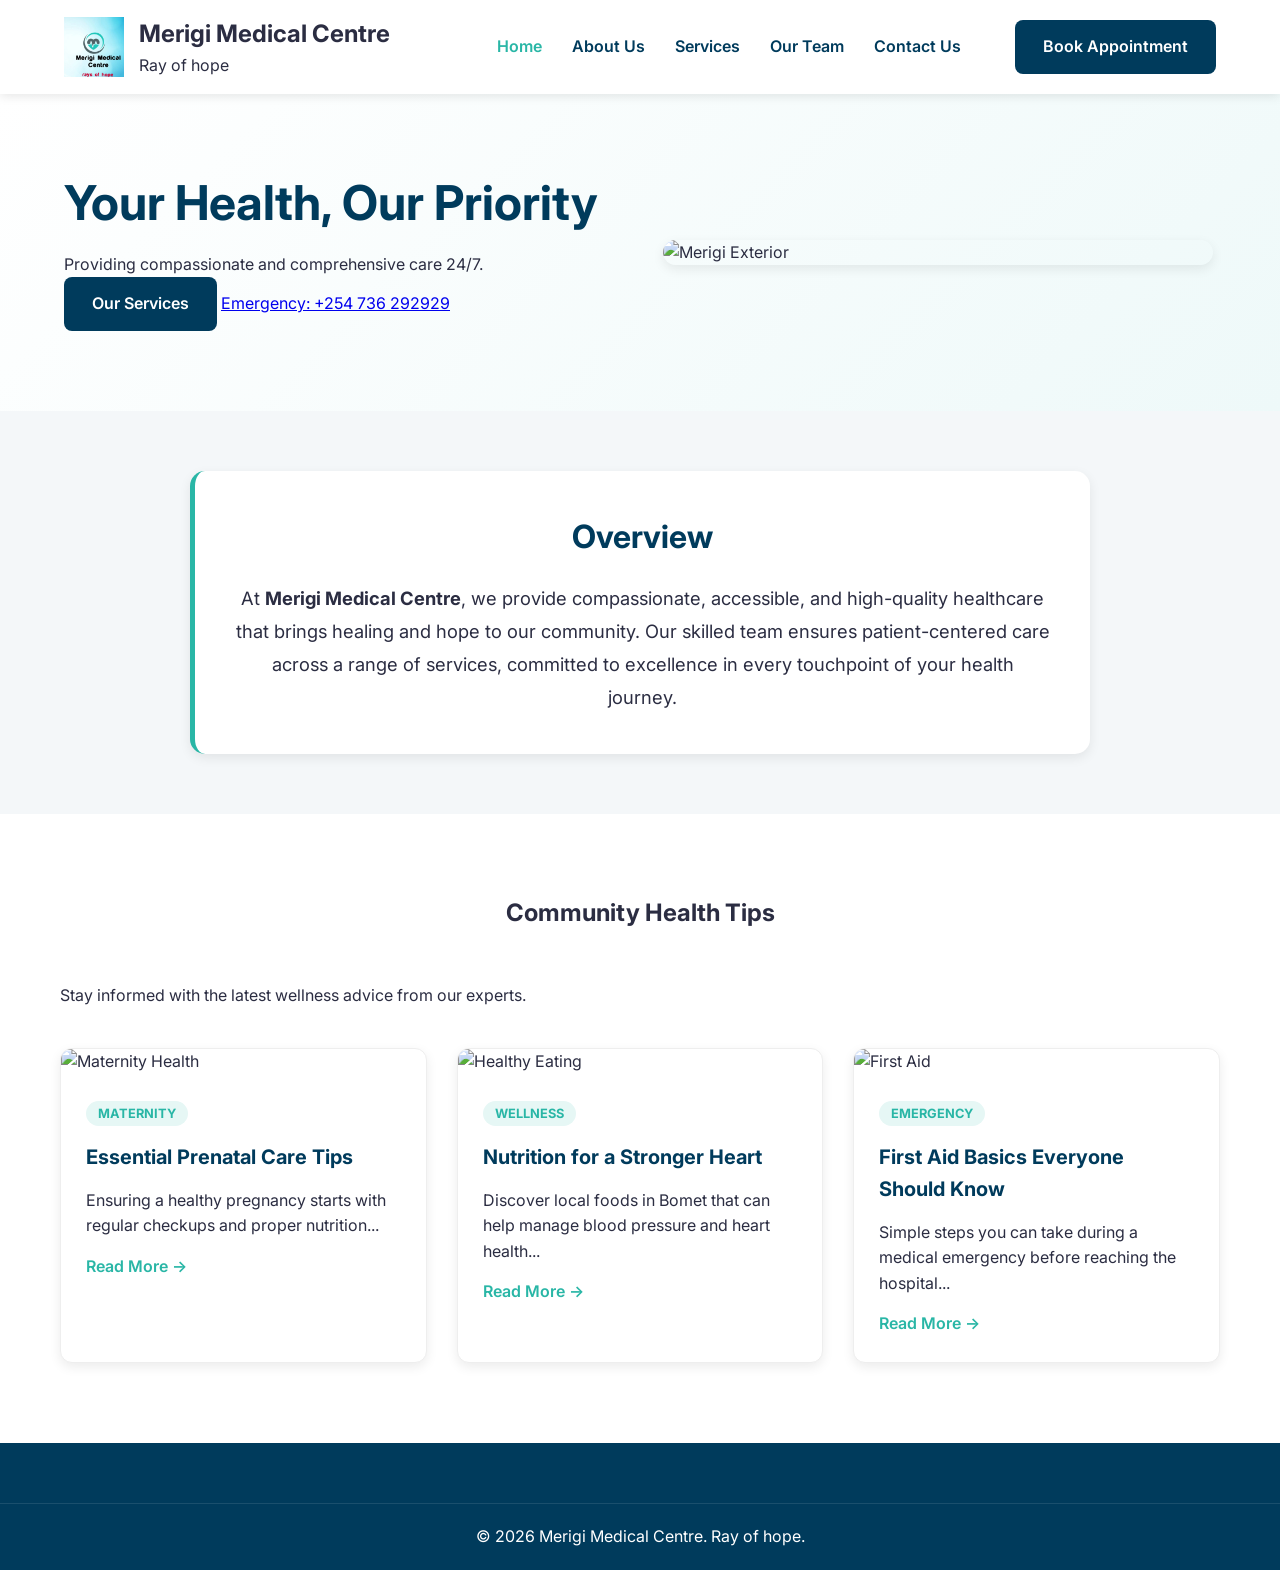
==== index.html @ 85bd0cba "Add files via upload" ====
<!DOCTYPE html>
<html lang="en">
<head>
    <meta charset="UTF-8">
    <meta name="viewport" content="width=device-width, initial-scale=1.0">
    <title>Merigi Medical Centre | Home</title>
    <link href="https://fonts.googleapis.com/css2?family=Inter:wght@400;600;700&display=swap" rel="stylesheet">
    <link rel="stylesheet" href="src/assets/styles/main.css">
</head>
<body>
    <header>
        <nav class="navbar">
            <div class="logo">
                <img src="public/images/logo.png" alt="Merigi Logo">
                <div class="logo-text">
                    <h1>Merigi Medical Centre</h1>
                    <span class="slogan">Ray of hope</span>
                </div>
            </div>

            <div class="hamburger" id="hamburger">
                <span></span>
                <span></span>
                <span></span>
            </div>

            <ul class="nav-links" id="nav-links">
                <li><a href="index.html" class="active">Home</a></li>
                <li><a href="src/pages/about.html">About Us</a></li>
                <li><a href="src/pages/services.html">Services</a></li>
                <li><a href="src/pages/team.html">Our Team</a></li>
                <li><a href="src/pages/contact.html">Contact Us</a></li>
            </ul>
            
            <a href="src/pages/contact.html" class="btn-primary appointment-desktop">Book Appointment</a>
        </nav>
    </header>

    <main>
        <section class="hero">
            <div class="hero-content">
                <h1>Your Health, Our Priority</h1>
                <p>Providing compassionate and comprehensive care 24/7.</p>
                <div class="hero-btns">
                    <a href="src/pages/services.html" class="btn-primary">Our Services</a>
                    <a href="tel:+254736292929" class="btn-secondary">Emergency: +254 736 292929</a>
                </div>
            </div>
            <div class="hero-image">
                <img src="public/images/front_view.jpg" alt="Merigi Exterior">
            </div>
        </section>

        <section class="overview-section">
            <div class="container">
                <div class="overview-card">
                    <h2>Overview</h2>
                    <p>At <strong>Merigi Medical Centre</strong>, we provide compassionate, accessible, and high-quality healthcare that brings healing and hope to our community. Our skilled team ensures patient-centered care across a range of services, committed to excellence in every touchpoint of your health journey.</p>
                </div>
            </div>
        </section>
    </main>
	<section class="health-tips">
    <div class="container">
        <h2 class="section-title">Community Health Tips</h2>
        <p class="section-subtitle">Stay informed with the latest wellness advice from our experts.</p>
        
        <div class="blog-grid">
            <article class="blog-card">
                <div class="blog-image">
                    <img src="public/images/maternity-tip.jpg" alt="Maternity Health">
                </div>
                <div class="blog-content">
                    <span class="category">Maternity</span>
                    <h3>Essential Prenatal Care Tips</h3>
                    <p>Ensuring a healthy pregnancy starts with regular checkups and proper nutrition...</p>
                    <a href="#" class="read-link">Read More →</a>
                </div>
            </article>

            <article class="blog-card">
                <div class="blog-image">
                    <img src="public/images/nutrition-tip.jpg" alt="Healthy Eating">
                </div>
                <div class="blog-content">
                    <span class="category">Wellness</span>
                    <h3>Nutrition for a Stronger Heart</h3>
                    <p>Discover local foods in Bomet that can help manage blood pressure and heart health...</p>
                    <a href="#" class="read-link">Read More →</a>
                </div>
            </article>

            <article class="blog-card">
                <div class="blog-image">
                    <img src="public/images/emergency-tip.jpg" alt="First Aid">
                </div>
                <div class="blog-content">
                    <span class="category">Emergency</span>
                    <h3>First Aid Basics Everyone Should Know</h3>
                    <p>Simple steps you can take during a medical emergency before reaching the hospital...</p>
                    <a href="#" class="read-link">Read More →</a>
                </div>
            </article>
        </div>
    </div>
</section>
	<footer class="main-footer">
    <div class="footer-bottom">
        <p>© <span id="current-year"></span> Merigi Medical Centre. Ray of hope.</p>
    </div>
</footer>    
    <script src="src/assets/js/main.js"></script>
</body>
</html>
---- src/assets/styles/main.css ----
/* --- 1. Variables & Global Reset --- */
:root {
    /* Merigi Medical Centre Brand Colors */
    --merigi-teal: #29b6a6;   /* From heart icon */
    --merigi-blue: #003b5c;   /* Professional dark blue */
    --merigi-red: #ce1126;    /* "Ray of hope" red */
    
    /* Supporting Palette */
    --light-bg: #f4f7f9;
    --white: #ffffff;
    --text-main: #2b2d42;
    --text-muted: #6c757d;
    --shadow: 0 4px 12px rgba(0, 0, 0, 0.08);
    --transition: all 0.3s ease;
}

* {
    margin: 0;
    padding: 0;
    box-sizing: border-box;
}

body {
    font-family: 'Inter', sans-serif;
    background-color: var(--white);
    color: var(--text-main);
    line-height: 1.6;
}

.container {
    max-width: 1200px;
    margin: 0 auto;
    padding: 0 20px;
}

/* --- 2. Navigation & Logo --- */
.navbar {
    display: flex;
    justify-content: space-between;
    align-items: center;
    padding: 15px 5%;
    background: var(--white);
    box-shadow: 0 2px 10px rgba(0,0,0,0.1);
    position: sticky;
    top: 0;
    z-index: 1000;
}

.logo {
    display: flex;
    align-items: center;
    gap: 15px;
}

.logo img {
    height: 60px;
    width: auto;
    display: block;
}

.nav-links {
    display: flex;
    list-style: none;
    gap: 30px;
}

.nav-links a {
    text-decoration: none;
    color: var(--merigi-blue);
    font-weight: 600;
    transition: var(--transition);
}

.nav-links a:hover, 
.nav-links a.active {
    color: var(--merigi-teal);
}

/* --- 3. Hero Section --- */
.hero {
    display: flex;
    align-items: center;
    justify-content: space-between;
    padding: 80px 5%;
    background: linear-gradient(135deg, #ffffff 0%, #eef9f9 100%);
    gap: 40px;
}

.hero-content { flex: 1; }

.hero-content h1 {
    font-size: 3rem;
    line-height: 1.2;
    margin-bottom: 20px;
    color: var(--merigi-blue);
}

.hero-image {
    flex: 1;
    display: flex;
    justify-content: center;
}

.hero-image img {
    width: 100%;
    max-width: 550px;
    border-radius: 20px;
    box-shadow: var(--shadow);
}

/* --- 4. Page Headers & Section Titles --- */
.page-header {
    background: linear-gradient(rgba(0, 59, 92, 0.9), rgba(0, 59, 92, 0.9)), url('../../public/images/building-exterior.jpg');
    background-size: cover;
    background-position: center;
    color: var(--white);
    padding: 80px 0;
    text-align: center;
}

.section-title {
    text-align: center;
    max-width: 700px;
    margin: 0 auto 50px;
}

/* --- 5. Common Component: Cards --- */
.card, .feature-card, .trust-item, .team-card {
    background: var(--white);
    border-radius: 12px;
    box-shadow: var(--shadow);
    transition: var(--transition);
}

.card:hover, .feature-card:hover, .trust-item:hover, .team-card:hover {
    transform: translateY(-10px);
    box-shadow: 0 10px 20px rgba(0,0,0,0.12);
}

/* Trust Section (Home) */
.trust-section { padding: 80px 0; background-color: #f8fcfc; text-align: center; }
.trust-grid {
    display: grid;
    grid-template-columns: repeat(auto-fit, minmax(280px, 1fr));
    gap: 30px;
}
.trust-item { padding: 40px 20px; }
.trust-item .icon { font-size: 3rem; margin-bottom: 20px; display: block; }

/* About Features Grid */
.about-features { padding: 80px 0; background-color: var(--light-bg); }
.features-grid {
    display: grid;
    grid-template-columns: repeat(auto-fit, minmax(250px, 1fr));
    gap: 30px;
}
.feature-card { padding: 40px 30px; text-align: center; border-bottom: 4px solid var(--merigi-teal); }

/* Services Detailed Grid */
.services-list-section { padding: 60px 0; }
.services-grid-detailed {
    display: grid;
    grid-template-columns: repeat(auto-fit, minmax(300px, 1fr));
    gap: 30px;
}
.service-card-full {
    padding: 40px;
    background: #f9fdfd;
    border-radius: 12px;
    border: 1px solid #e2efee;
    transition: var(--transition);
}
.service-card-full:hover { border-color: var(--merigi-teal); }
.highlight-maternity { background: #fffafa; border: 1px solid #ffecec; }
.highlight-maternity h3 { color: var(--merigi-red); }

/* Team Grid */
.team-section {
    padding: 80px 0;
}

.team-grid {
    display: grid;
    grid-template-columns: repeat(auto-fit, minmax(280px, 1fr));
    gap: 30px;
}

.team-card {
    background: var(--white);
    border-radius: 15px;
    overflow: hidden;
    box-shadow: var(--shadow);
    transition: var(--transition);
    text-align: center;
}

.team-card:hover {
    transform: translateY(-10px);
}

.member-image {
    height: 300px;
    background-color: #f0f4f8;
    overflow: hidden;
}

.member-image img {
    width: 100%;
    height: 100%;
    object-fit: cover;
    filter: grayscale(20%);
    transition: var(--transition);
}

.team-card:hover .member-image img {
    filter: grayscale(0%);
}

.member-info {
    padding: 25px;
}

.member-info h3 {
    color: var(--merigi-blue);
    margin-bottom: 5px;
}

.designation {
    display: block;
    color: var(--merigi-teal);
    font-weight: 600;
    margin-bottom: 15px;
    font-size: 0.9rem;
    text-transform: uppercase;
}

.member-info p {
    font-size: 0.95rem;
    color: #666;
    line-height: 1.5;
}
/* Map/Location Section */
.map-wrapper-flex { display: flex; flex-wrap: wrap; align-items: center; gap: 40px; padding: 60px 0; }
.map-text { flex: 1; min-width: 300px; }
.map-frame { flex: 1.5; min-width: 300px; border-radius: 15px; overflow: hidden; border: 1px solid #eee; }

/* --- 7. Buttons --- */
.btn-primary, .btn-submit, .btn-directions {
    background-color: var(--merigi-blue);
    color: var(--white);
    padding: 14px 28px;
    border-radius: 8px;
    text-decoration: none;
    display: inline-block;
    font-weight: 600;
    transition: var(--transition);
    border: none;
    cursor: pointer;
}

.btn-submit, .btn-directions { background-color: var(--merigi-teal); width: 100%; text-align: center; }
.btn-primary:hover, .btn-submit:hover, .btn-directions:hover { background-color: var(--merigi-blue); }

/* --- 8. Footer --- */
.main-footer {
    padding: 40px 0 20px;
    background-color: var(--merigi-blue);
    color: white;
    text-align: center;
}

.footer-container {
display: flex;
    justify-content: space-around;
    flex-wrap: wrap;
    max-width: 1200px;
    margin: 0 auto;
    gap: 30px;
}

.footer-col h4 { color: var(--merigi-teal); margin-bottom: 20px; }
.footer-links { list-style: none; }
.footer-links li { margin-bottom: 10px; }
.footer-links a { color: #e2e8f0; text-decoration: none; transition: 0.3s; }
.footer-links a:hover { color: var(--white); padding-left: 5px; }

.footer-bottom {
    border-top: 1px solid rgba(255, 255, 255, 0.1);
    margin-top: 20px;
    padding-top: 20px;
}

/* --- 9. Mobile Responsiveness --- */
@media (max-width: 768px) {
    .hero { flex-direction: column; text-align: center; }
    .hero-content h1 { font-size: 2.2rem; }
    .map-wrapper-flex { flex-direction: column; }
    .navbar { padding: 15px 20px; }
    .nav-links { display: none; } /* Add JS toggle for hamburger menu if needed */
	
	/* --- Mobile Menu Styles --- */

/* Hide hamburger by default on desktop */
.hamburger {
    display: none;
    cursor: pointer;
    flex-direction: column;
    gap: 5px;
}

.hamburger span {
    display: block;
    width: 25px;
    height: 3px;
    background-color: var(--merigi-blue);
    transition: var(--transition);
}

/* Mobile Viewport */
@media (max-width: 768px) {
    .hamburger {
        display: flex;
        z-index: 1001;
    }

    .nav-links {
        display: flex; /* Override previous 'none' display */
        position: fixed;
        right: -100%; /* Hide off-screen */
        top: 0;
        height: 100vh;
        width: 70%;
        background-color: var(--white);
        flex-direction: column;
        align-items: center;
        justify-content: center;
        box-shadow: -5px 0 15px rgba(0,0,0,0.1);
        transition: right 0.4s ease-in-out;
    }

    /* Class added by JS to show menu */
    .nav-links.mobile-active {
        right: 0;
    }

    /* Hamburger to 'X' animation */
    .hamburger.toggle span:nth-child(1) {
        transform: rotate(-45deg) translate(-5px, 6px);
    }
    .hamburger.toggle span:nth-child(2) {
        opacity: 0;
    }
    .hamburger.toggle span:nth-child(3) {
        transform: rotate(45deg) translate(-5px, -6px);
    }
}
}

/* --- 10. Overview section--- */
.overview-section {
    padding: 60px 0;
    background-color: var(--light-bg);
    text-align: center;
}

.overview-card {
    max-width: 900px;
    margin: 0 auto;
    background: var(--white);
    padding: 40px;
    border-radius: 15px;
    box-shadow: var(--shadow);
    border-left: 5px solid var(--merigi-teal);
}

.overview-card h2 {
    color: var(--merigi-blue);
    margin-bottom: 20px;
    font-size: 2rem;
}

.overview-card p {
    font-size: 1.15rem;
    color: var(--text-main);
    line-height: 1.8;
}

/* Services Grid */
.services-grid {
    display: grid;
    grid-template-columns: repeat(auto-fit, minmax(280px, 1fr));
    gap: 25px;
    padding: 40px 0;
}

.service-card {
    background: var(--white);
    padding: 30px;
    border-radius: 15px;
    box-shadow: var(--shadow);
    cursor: pointer;
    transition: var(--transition);
    border-top: 4px solid var(--merigi-teal);
    text-align: center;
}

.service-card:hover {
    transform: translateY(-10px);
    border-top-color: var(--merigi-blue);
}

.service-icon {
    background-color: #f0f9f9; /* Light teal tint */
    width: 80px;
    height: 80px;
    display: flex;
    align-items: center;
    justify-content: center;
    border-radius: 50%;
    margin: 0 auto 20px;
    font-size: 2.5rem;
    color: var(--merigi-teal);
    border: 1px solid #e2e8f0;
}

.read-more { 
    display: inline-block; 
    margin-top: 15px; 
    color: var(--merigi-teal); 
    font-weight: 700; 
}

/* 12. Modal Styling */
.modal {
    display: none; 
    position: fixed; 
    z-index: 2000; 
    left: 0; top: 0;
    width: 100%; height: 100%;
    background-color: rgba(0, 59, 92, 0.8); /* Merigi Blue with transparency */
    backdrop-filter: blur(5px);
}

.modal-content {
    background-color: #fff;
    margin: 10% auto;
    padding: 40px;
    border-radius: 20px;
    width: 90%;
    max-width: 600px;
    position: relative;
    animation: slideIn 0.3s ease-out;
}

@keyframes slideIn {
    from { transform: translateY(-50px); opacity: 0; }
    to { transform: translateY(0); opacity: 1; }
}

.close-modal {
    position: absolute;
    right: 25px; top: 15px;
    font-size: 30px;
    cursor: pointer;
    color: var(--text-muted);
}

/* Ensure the modal content is scrollable if the text is long on small screens */
@media (max-width: 600px) {
    .modal-content {
        margin: 5% auto;
        padding: 20px;
        max-height: 90vh;
        overflow-y: auto;
    }
    
    .list-item {
        font-size: 0.95rem;
        padding: 10px;
    }
}

/* Hover effect for the 'View Imaging Options' link */
.service-card-full:hover .read-more {
    text-decoration: underline;
    color: var(--merigi-blue);
}

/* 12. "Back to Top" button */
.back-to-top {
    position: fixed;
    bottom: 30px;
    right: 30px;
    width: 50px;
    height: 50px;
    background-color: var(--merigi-teal);
    color: white;
    border: none;
    border-radius: 50%;
    cursor: pointer;
    display: none; /* Hidden by default */
    z-index: 1000;
    box-shadow: var(--shadow);
    transition: var(--transition);
    font-size: 24px;
    font-weight: bold;
}

.back-to-top:hover {
    background-color: var(--merigi-blue);
    transform: translateY(-5px);
}

.back-to-top.show {
    display: flex;
    align-items: center;
    justify-content: center;
    animation: fadeIn 0.3s ease-in;
}

@keyframes fadeIn {
    from { opacity: 0; transform: scale(0.8); }
    to { opacity: 1; transform: scale(1); }
}

/* Ensure it doesn't overlap with the chat or SOS buttons on mobile */
@media (max-width: 768px) {
    .back-to-top {
        bottom: 20px;
        right: 20px;
        width: 45px;
        height: 45px;
    }
}

/* 13. Why Choose Us Styles */
.why-choose-us {
    padding: 80px 0;
    background-color: #f8fafc;
    text-align: center;
}

.features-grid {
    display: grid;
    grid-template-columns: repeat(auto-fit, minmax(250px, 1fr));
    gap: 30px;
    margin-top: 40px;
}

.feature-card {
    background: var(--white);
    padding: 35px;
    border-radius: 15px;
    box-shadow: var(--shadow);
    transition: var(--transition);
}

.feature-card:hover {
    transform: translateY(-5px);
}

.feature-icon {
    font-size: 2.5rem;
    margin-bottom: 20px;
}

/* Timeline Styles */
.about-timeline {
    padding: 80px 0;
}

.timeline {
    position: relative;
    max-width: 800px;
    margin: 40px auto 0;
    padding-left: 30px;
    border-left: 3px solid var(--merigi-teal);
}

.timeline-item {
    position: relative;
    margin-bottom: 40px;
}

.timeline-item::before {
    content: '';
    position: absolute;
    left: -38px;
    top: 5px;
    width: 14px;
    height: 14px;
    background: var(--merigi-teal);
    border-radius: 50%;
    border: 3px solid var(--white);
}

.timeline-date {
    font-weight: 700;
    color: var(--merigi-blue);
    font-size: 1.2rem;
    margin-bottom: 10px;
}

/* 15. Health Tips */
.health-tips {
    padding: 80px 0;
    background-color: var(--white);
}

.blog-grid {
    display: grid;
    grid-template-columns: repeat(auto-fit, minmax(300px, 1fr));
    gap: 30px;
    margin-top: 40px;
}

.blog-card {
    background: #fff;
    border-radius: 12px;
    overflow: hidden;
    box-shadow: var(--shadow);
    transition: var(--transition);
    border: 1px solid #eee;
}

.blog-card:hover {
    transform: translateY(-8px);
}

.blog-image img {
    width: 100%;
    height: 200px;
    object-fit: cover;
}

.blog-content {
    padding: 25px;
}

.category {
    background: #e6f7f5;
    color: var(--merigi-teal);
    font-size: 0.8rem;
    font-weight: 700;
    padding: 5px 12px;
    border-radius: 20px;
    text-transform: uppercase;
}

.blog-content h3 {
    margin: 15px 0;
    color: var(--merigi-blue);
    font-size: 1.25rem;
}

.read-link {
    display: inline-block;
    margin-top: 15px;
    color: var(--merigi-teal);
    font-weight: 600;
    text-decoration: none;
}

.read-link:hover {
    color: var(--merigi-blue);
}
/* 16. Career Section Styling */
.join-team-banner {
    margin-top: 80px;
    padding: 60px;
    background: linear-gradient(135deg, #f0f9f9 0%, #ffffff 100%);
    border-radius: 20px;
    border: 1px solid #e2e8f0;
}

.join-content {
    display: flex;
    align-items: center;
    justify-content: space-between;
    gap: 40px;
}

.join-text h2 {
    color: var(--merigi-blue);
    font-size: 2rem;
    margin-bottom: 15px;
}

.benefit-list {
    list-style: none;
    margin: 20px 0 30px;
    padding: 0;
}

.benefit-list li {
    margin-bottom: 10px;
    font-weight: 600;
    color: #4a5568;
}

.cta-wrapper {
    display: flex;
    gap: 15px;
}

.btn-outline {
    padding: 12px 25px;
    border: 2px solid var(--merigi-teal);
    color: var(--merigi-teal);
    text-decoration: none;
    border-radius: 8px;
    font-weight: 700;
    transition: var(--transition);
}

.btn-outline:hover {
    background: var(--merigi-teal);
    color: white;
}

.stethoscope-circle {
    width: 150px;
    height: 150px;
    background: white;
    border-radius: 50%;
    display: flex;
    align-items: center;
    justify-content: center;
    font-size: 5rem;
    box-shadow: var(--shadow);
}

/* Responsive Fix */
@media (max-width: 768px) {
    .join-content {
        flex-direction: column;
        text-align: center;
    }
    .cta-wrapper {
        flex-direction: column;
    }
    .benefit-list li {
        text-align: left;
        display: inline-block;
        margin: 5px 10px;
    }
}

/* 17. Contact Page Layout */
.contact-wrapper {
    display: grid;
    grid-template-columns: 1fr 1fr;
    gap: 50px;
    padding: 60px 0;
    align-items: start;
}

.contact-info h2 {
    color: var(--merigi-blue);
    margin-bottom: 15px;
    font-size: 2.2rem;
}

.info-details {
    margin-top: 30px;
}

.info-item {
    margin-bottom: 20px;
    padding: 15px;
    background: #f8fafc;
    border-radius: 10px;
    border-left: 4px solid var(--merigi-teal);
}

.info-item strong {
    display: block;
    color: var(--merigi-blue);
    margin-bottom: 5px;
}

/* Contact Form Card */
.contact-form-card {
    background: var(--white);
    padding: 40px;
    border-radius: 20px;
    box-shadow: 0 10px 30px rgba(0, 0, 0, 0.1);
}

.form-group {
    margin-bottom: 20px;
}

.form-group label {
    display: block;
    margin-bottom: 8px;
    font-weight: 600;
    color: var(--merigi-blue);
}

.form-group input, 
.form-group textarea {
    width: 100%;
    padding: 12px 15px;
    border: 1px solid #e2e8f0;
    border-radius: 8px;
    font-family: inherit;
    transition: var(--transition);
}

.form-group input:focus, 
.form-group textarea:focus {
    outline: none;
    border-color: var(--merigi-teal);
    box-shadow: 0 0 0 3px rgba(41, 182, 166, 0.1);
}

.btn-submit {
    width: 100%;
    padding: 15px;
    background: var(--merigi-teal);
    color: white;
    border: none;
    border-radius: 8px;
    font-weight: 700;
    cursor: pointer;
    transition: var(--transition);
}

.btn-submit:hover {
    background: var(--merigi-blue);
    transform: translateY(-2px);
}

/* Responsive Mobile Layout */
@media (max-width: 992px) {
    .contact-wrapper {
        grid-template-columns: 1fr;
        gap: 40px;
    }
}
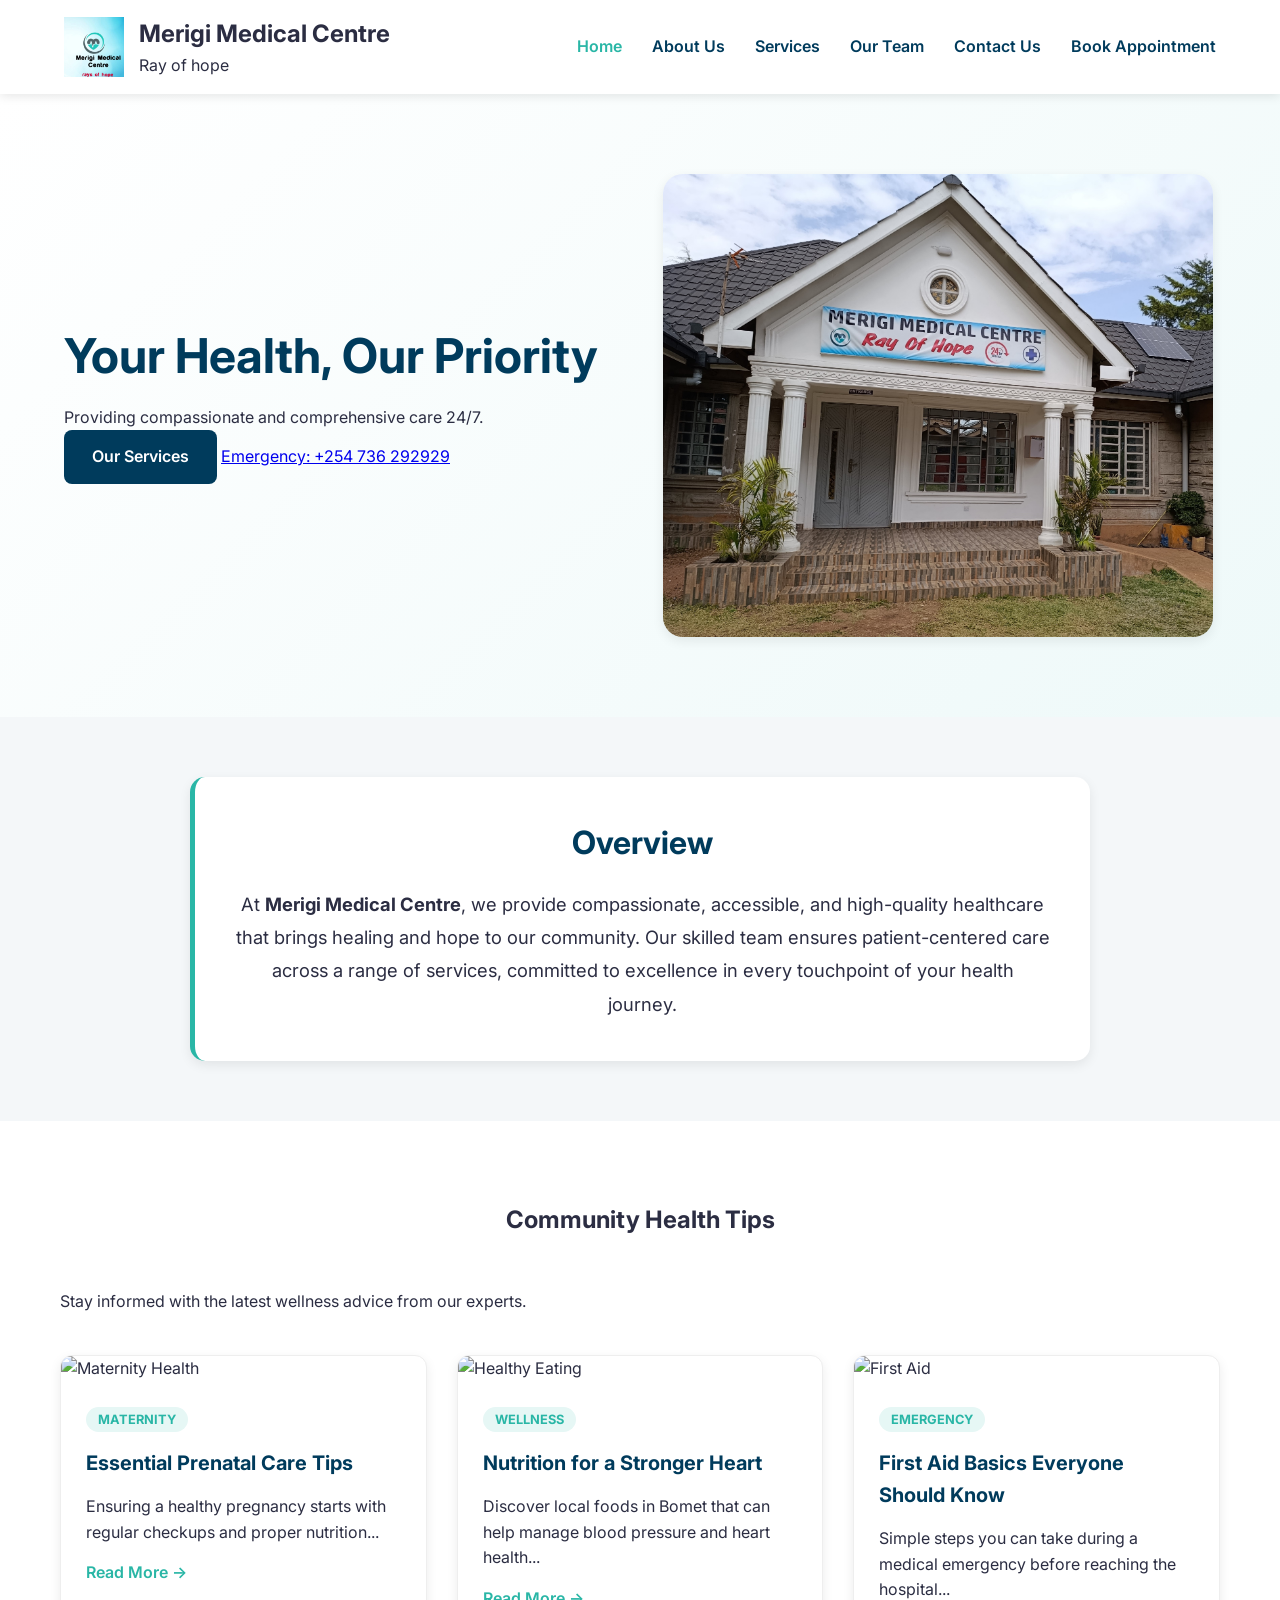
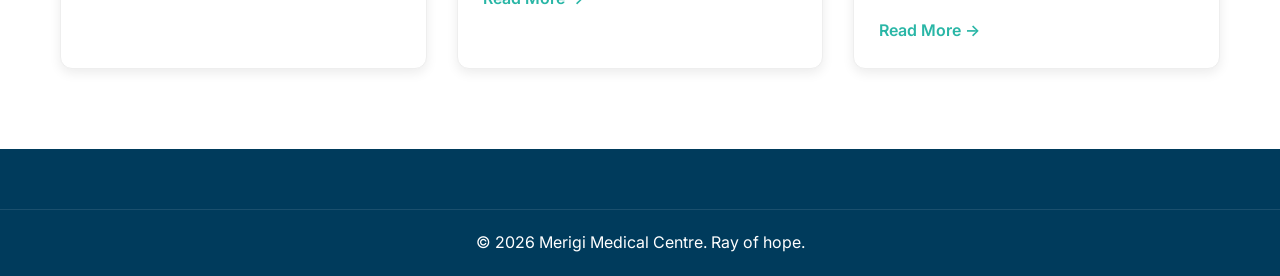
==== commit df78ec5d: "Updated readme file and booking buton" ====
--- a/index.html
+++ b/index.html
@@ -30,9 +30,10 @@
                 <li><a href="src/pages/services.html">Services</a></li>
                 <li><a href="src/pages/team.html">Our Team</a></li>
                 <li><a href="src/pages/contact.html">Contact Us</a></li>
+				<li class="mobile-only"><a href="src/pages/contact.html" class="btn-nav-appointment">Book Appointment</a></li>
             </ul>
             
-            <a href="src/pages/contact.html" class="btn-primary appointment-desktop">Book Appointment</a>
+         <!--   <a href="src/pages/contact.html" class="btn-primary appointment-desktop">Book Appointment</a> -->
         </nav>
     </header>
 
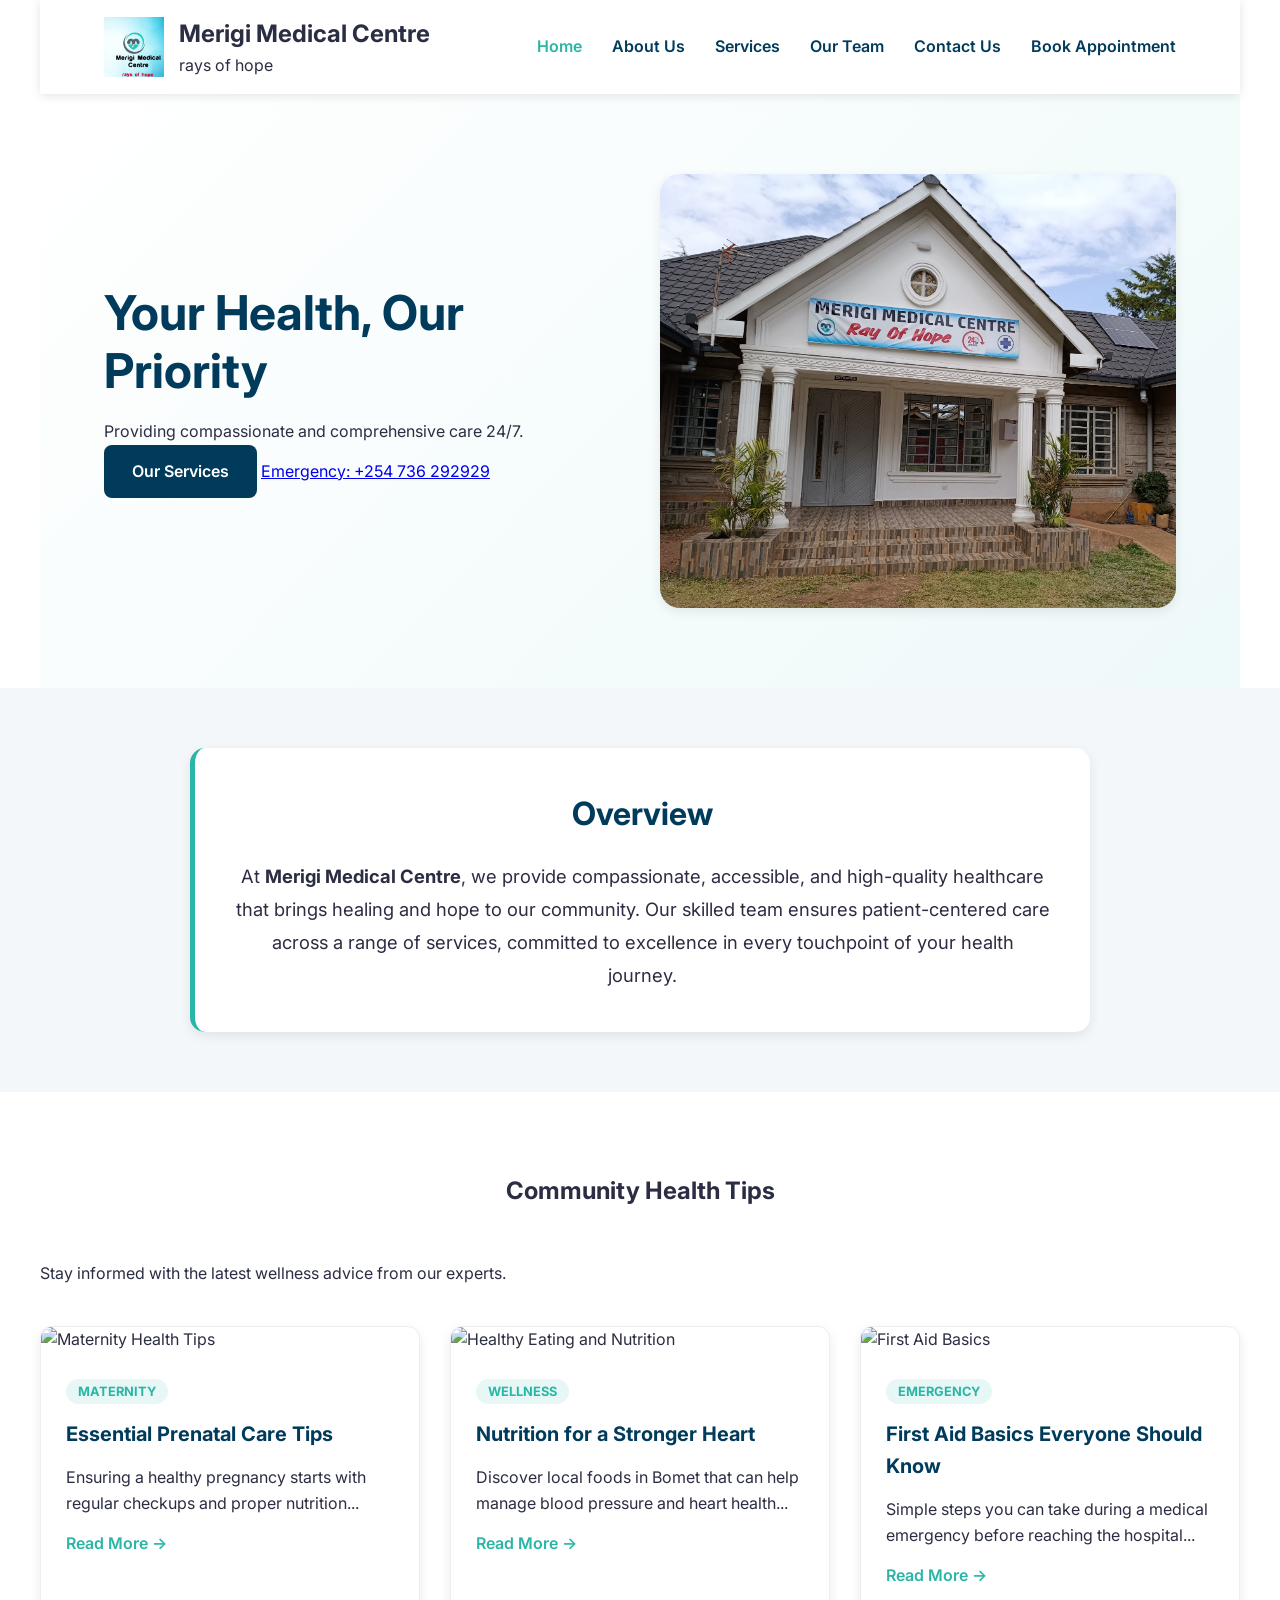
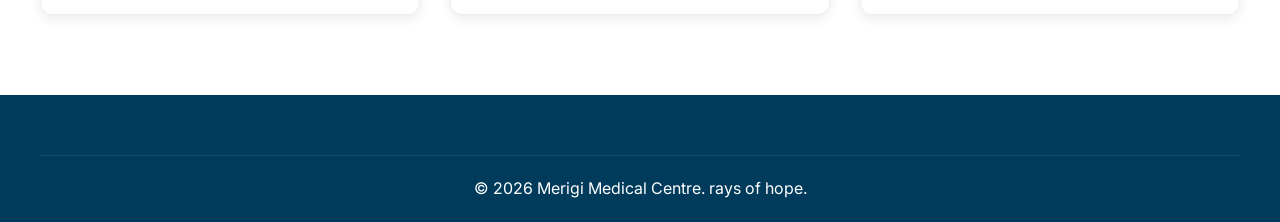
==== commit 6617113b: "update bak to top button" ====
--- a/index.html
+++ b/index.html
@@ -3,25 +3,24 @@
 <head>
     <meta charset="UTF-8">
     <meta name="viewport" content="width=device-width, initial-scale=1.0">
-    <title>Merigi Medical Centre | Home</title>
+    <title>Merigi Medical Centre | Rays of Hope</title>
     <link href="https://fonts.googleapis.com/css2?family=Inter:wght@400;600;700&display=swap" rel="stylesheet">
     <link rel="stylesheet" href="src/assets/styles/main.css">
 </head>
 <body>
+
     <header>
-        <nav class="navbar">
+        <nav class="navbar container">
             <div class="logo">
-                <img src="public/images/logo.png" alt="Merigi Logo">
+                <img src="public/images/logo.png" alt="Merigi Medical Centre Logo">
                 <div class="logo-text">
                     <h1>Merigi Medical Centre</h1>
-                    <span class="slogan">Ray of hope</span>
+                    <span class="slogan">rays of hope</span>
                 </div>
             </div>
 
             <div class="hamburger" id="hamburger">
-                <span></span>
-                <span></span>
-                <span></span>
+                <span></span><span></span><span></span>
             </div>
 
             <ul class="nav-links" id="nav-links">
@@ -30,15 +29,15 @@
                 <li><a href="src/pages/services.html">Services</a></li>
                 <li><a href="src/pages/team.html">Our Team</a></li>
                 <li><a href="src/pages/contact.html">Contact Us</a></li>
-				<li class="mobile-only"><a href="src/pages/contact.html" class="btn-nav-appointment">Book Appointment</a></li>
+                <li class="mobile-only">
+                    <a href="src/pages/contact.html" class="btn-nav-appointment">Book Appointment</a>
+                </li>
             </ul>
-            
-         <!--   <a href="src/pages/contact.html" class="btn-primary appointment-desktop">Book Appointment</a> -->
         </nav>
     </header>
 
     <main>
-        <section class="hero">
+        <section class="hero container">
             <div class="hero-content">
                 <h1>Your Health, Our Priority</h1>
                 <p>Providing compassionate and comprehensive care 24/7.</p>
@@ -48,11 +47,11 @@
                 </div>
             </div>
             <div class="hero-image">
-                <img src="public/images/front_view.jpg" alt="Merigi Exterior">
+                <img src="public/images/front_view.jpg" alt="Merigi Medical Centre Exterior">
             </div>
         </section>
 
-        <section class="overview-section">
+        <section class="overview-section bg-light">
             <div class="container">
                 <div class="overview-card">
                     <h2>Overview</h2>
@@ -60,56 +59,61 @@
                 </div>
             </div>
         </section>
+
+        <section class="health-tips container">
+            <div class="text-center">
+                <h2 class="section-title">Community Health Tips</h2>
+                <p class="section-subtitle">Stay informed with the latest wellness advice from our experts.</p>
+            </div>
+            
+            <div class="blog-grid">
+                <article class="blog-card">
+                    <div class="blog-image">
+                        <img src="public/images/maternity-tip.jpg" alt="Maternity Health Tips">
+                    </div>
+                    <div class="blog-content">
+                        <span class="category">Maternity</span>
+                        <h3>Essential Prenatal Care Tips</h3>
+                        <p>Ensuring a healthy pregnancy starts with regular checkups and proper nutrition...</p>
+                        <a href="#" class="read-link">Read More →</a>
+                    </div>
+                </article>
+
+                <article class="blog-card">
+                    <div class="blog-image">
+                        <img src="public/images/nutrition-tip.jpg" alt="Healthy Eating and Nutrition">
+                    </div>
+                    <div class="blog-content">
+                        <span class="category">Wellness</span>
+                        <h3>Nutrition for a Stronger Heart</h3>
+                        <p>Discover local foods in Bomet that can help manage blood pressure and heart health...</p>
+                        <a href="#" class="read-link">Read More →</a>
+                    </div>
+                </article>
+
+                <article class="blog-card">
+                    <div class="blog-image">
+                        <img src="public/images/emergency-tip.jpg" alt="First Aid Basics">
+                    </div>
+                    <div class="blog-content">
+                        <span class="category">Emergency</span>
+                        <h3>First Aid Basics Everyone Should Know</h3>
+                        <p>Simple steps you can take during a medical emergency before reaching the hospital...</p>
+                        <a href="#" class="read-link">Read More →</a>
+                    </div>
+                </article>
+            </div>
+        </section>
     </main>
-	<section class="health-tips">
-    <div class="container">
-        <h2 class="section-title">Community Health Tips</h2>
-        <p class="section-subtitle">Stay informed with the latest wellness advice from our experts.</p>
-        
-        <div class="blog-grid">
-            <article class="blog-card">
-                <div class="blog-image">
-                    <img src="public/images/maternity-tip.jpg" alt="Maternity Health">
-                </div>
-                <div class="blog-content">
-                    <span class="category">Maternity</span>
-                    <h3>Essential Prenatal Care Tips</h3>
-                    <p>Ensuring a healthy pregnancy starts with regular checkups and proper nutrition...</p>
-                    <a href="#" class="read-link">Read More →</a>
-                </div>
-            </article>
 
-            <article class="blog-card">
-                <div class="blog-image">
-                    <img src="public/images/nutrition-tip.jpg" alt="Healthy Eating">
-                </div>
-                <div class="blog-content">
-                    <span class="category">Wellness</span>
-                    <h3>Nutrition for a Stronger Heart</h3>
-                    <p>Discover local foods in Bomet that can help manage blood pressure and heart health...</p>
-                    <a href="#" class="read-link">Read More →</a>
-                </div>
-            </article>
+    <footer class="main-footer">
+        <div class="footer-bottom container">
+            <p>© <span id="current-year"></span> Merigi Medical Centre. rays of hope.</p>
+        </div>
+    </footer>
 
-            <article class="blog-card">
-                <div class="blog-image">
-                    <img src="public/images/emergency-tip.jpg" alt="First Aid">
-                </div>
-                <div class="blog-content">
-                    <span class="category">Emergency</span>
-                    <h3>First Aid Basics Everyone Should Know</h3>
-                    <p>Simple steps you can take during a medical emergency before reaching the hospital...</p>
-                    <a href="#" class="read-link">Read More →</a>
-                </div>
-            </article>
-        </div>
-    </div>
-</section>
-	<footer class="main-footer">
-    <div class="footer-bottom">
-        <p>© <span id="current-year"></span> Merigi Medical Centre. Ray of hope.</p>
-    </div>
-</footer>    
+    <button id="backToTop" class="back-to-top" title="Go to top">↑</button>
+
     <script src="src/assets/js/main.js"></script>
 </body>
 </html>
--- a/src/assets/styles/main.css
+++ b/src/assets/styles/main.css
@@ -290,70 +290,45 @@
     padding-top: 20px;
 }
 
-/* --- 9. Mobile Responsiveness --- */
+/* Mobile Responsive */
 @media (max-width: 768px) {
-    .hero { flex-direction: column; text-align: center; }
-    .hero-content h1 { font-size: 2.2rem; }
-    .map-wrapper-flex { flex-direction: column; }
-    .navbar { padding: 15px 20px; }
-    .nav-links { display: none; } /* Add JS toggle for hamburger menu if needed */
-	
-	/* --- Mobile Menu Styles --- */
-
-/* Hide hamburger by default on desktop */
-.hamburger {
-    display: none;
-    cursor: pointer;
-    flex-direction: column;
-    gap: 5px;
-}
-
-.hamburger span {
-    display: block;
-    width: 25px;
-    height: 3px;
-    background-color: var(--merigi-blue);
-    transition: var(--transition);
-}
-
-/* Mobile Viewport */
-@media (max-width: 768px) {
-    .hamburger {
+    /* 1. Fix the Header Layout */
+    .navbar {
+        padding: 10px 15px;
+        justify-content: space-between;
+    }
+
+    .logo-text h1 {
+        font-size: 1.2rem; /* Shrink title so it doesn't wrap */
+    }
+
+    /* Hide the bulky 'Book Appointment' button on small screens */
+    /* and show it only inside the nav-links menu */
+    .navbar .btn-book-appointment { 
+        display: none; 
+    }
+
+    /* 2. Fix the Hero Buttons (Our Services & Emergency) */
+    .hero-buttons {
         display: flex;
-        z-index: 1001;
-    }
-
-    .nav-links {
-        display: flex; /* Override previous 'none' display */
-        position: fixed;
-        right: -100%; /* Hide off-screen */
-        top: 0;
-        height: 100vh;
-        width: 70%;
-        background-color: var(--white);
-        flex-direction: column;
-        align-items: center;
-        justify-content: center;
-        box-shadow: -5px 0 15px rgba(0,0,0,0.1);
-        transition: right 0.4s ease-in-out;
-    }
-
-    /* Class added by JS to show menu */
-    .nav-links.mobile-active {
-        right: 0;
-    }
-
-    /* Hamburger to 'X' animation */
-    .hamburger.toggle span:nth-child(1) {
-        transform: rotate(-45deg) translate(-5px, 6px);
-    }
-    .hamburger.toggle span:nth-child(2) {
-        opacity: 0;
-    }
-    .hamburger.toggle span:nth-child(3) {
-        transform: rotate(45deg) translate(-5px, -6px);
-    }
-}
+        flex-direction: column; /* Stack them vertically */
+        gap: 15px;
+        width: 100%;
+        padding: 0 20px;
+    }
+
+    .hero-buttons .btn-primary, 
+    .hero-buttons .btn-secondary {
+        width: 100%; /* Make buttons full width for easy tapping */
+        text-align: center;
+        padding: 15px;
+    }
+
+    /* 3. Adjust Hero Text */
+    .hero h1 {
+        font-size: 2rem;
+        line-height: 1.2;
+    }
 }
 
 /* --- 10. Overview section--- */
@@ -838,4 +813,5 @@
         grid-template-columns: 1fr;
         gap: 40px;
     }
-}+}
+
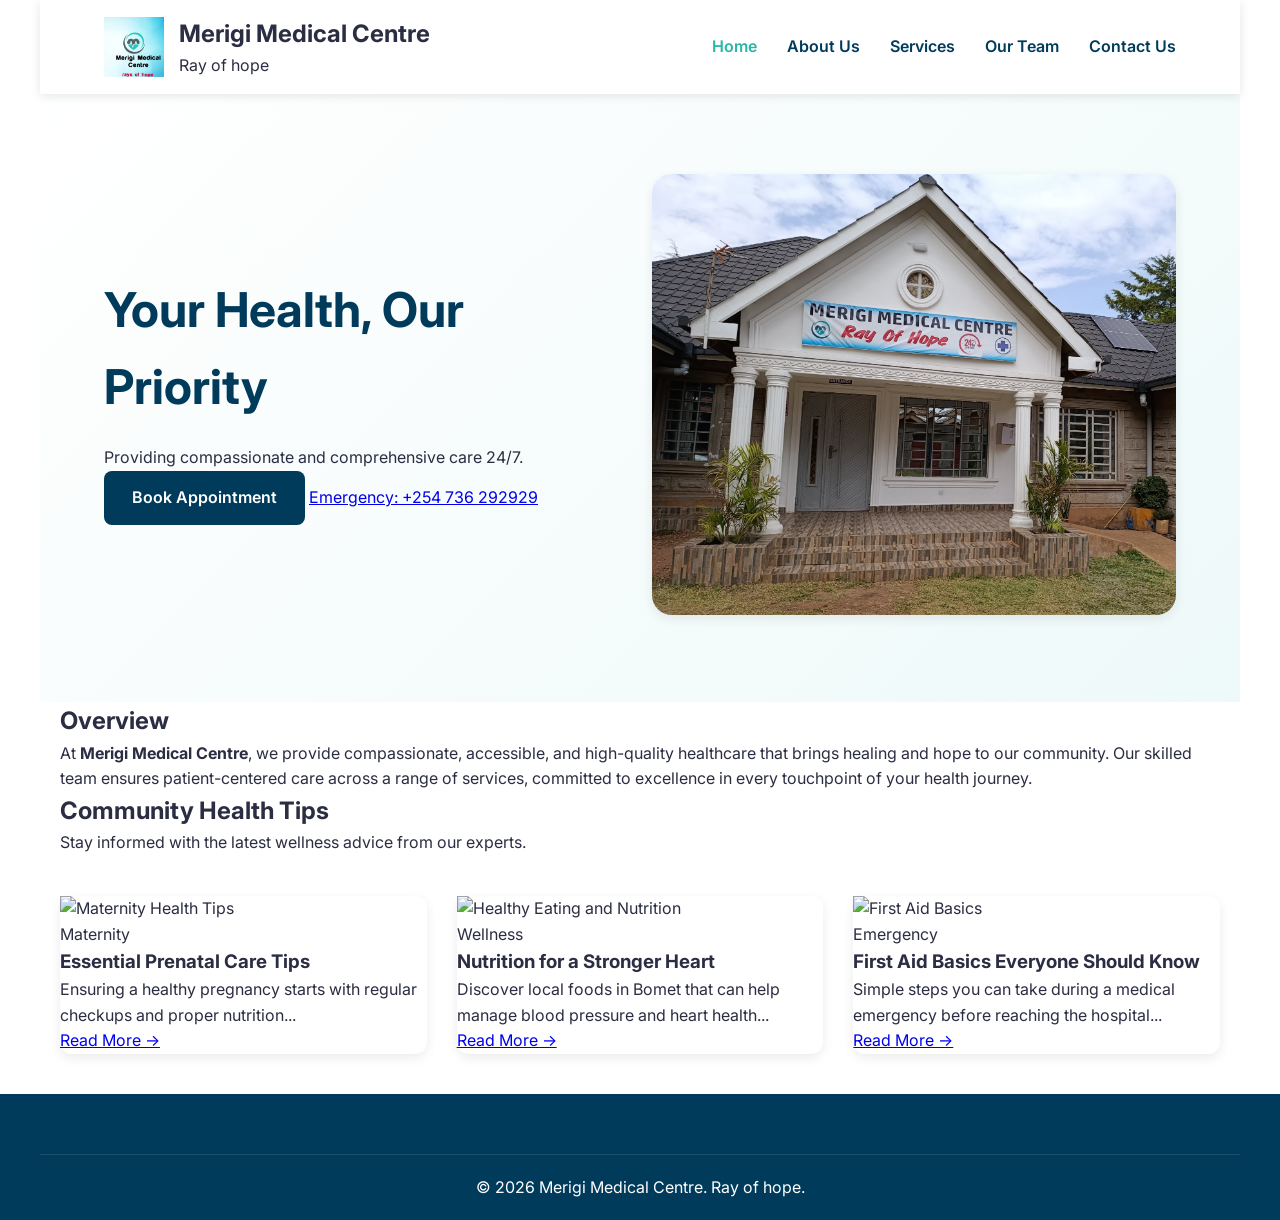
==== commit b2b2d46e: "Update all pages" ====
--- a/index.html
+++ b/index.html
@@ -3,7 +3,7 @@
 <head>
     <meta charset="UTF-8">
     <meta name="viewport" content="width=device-width, initial-scale=1.0">
-    <title>Merigi Medical Centre | Rays of Hope</title>
+    <title>Merigi Medical Centre | Ray of hope</title>
     <link href="https://fonts.googleapis.com/css2?family=Inter:wght@400;600;700&display=swap" rel="stylesheet">
     <link rel="stylesheet" href="src/assets/styles/main.css">
 </head>
@@ -15,7 +15,7 @@
                 <img src="public/images/logo.png" alt="Merigi Medical Centre Logo">
                 <div class="logo-text">
                     <h1>Merigi Medical Centre</h1>
-                    <span class="slogan">rays of hope</span>
+                    <span class="slogan">Ray of hope</span>
                 </div>
             </div>
 
@@ -29,9 +29,9 @@
                 <li><a href="src/pages/services.html">Services</a></li>
                 <li><a href="src/pages/team.html">Our Team</a></li>
                 <li><a href="src/pages/contact.html">Contact Us</a></li>
-                <li class="mobile-only">
+                <!-- <li class="mobile-only">
                     <a href="src/pages/contact.html" class="btn-nav-appointment">Book Appointment</a>
-                </li>
+                </li> -->
             </ul>
         </nav>
     </header>
@@ -42,7 +42,7 @@
                 <h1>Your Health, Our Priority</h1>
                 <p>Providing compassionate and comprehensive care 24/7.</p>
                 <div class="hero-btns">
-                    <a href="src/pages/services.html" class="btn-primary">Our Services</a>
+                    <a href="src/pages/contact.html" class="btn-primary">Book Appointment</a>
                     <a href="tel:+254736292929" class="btn-secondary">Emergency: +254 736 292929</a>
                 </div>
             </div>
@@ -108,7 +108,7 @@
 
     <footer class="main-footer">
         <div class="footer-bottom container">
-            <p>© <span id="current-year"></span> Merigi Medical Centre. rays of hope.</p>
+            <p>© <span id="current-year"></span> Merigi Medical Centre. Ray of hope.</p>
         </div>
     </footer>
 
--- a/src/assets/styles/main.css
+++ b/src/assets/styles/main.css
@@ -1,11 +1,10 @@
-/* --- 1. Variables & Global Reset --- */
+/* ==========================================================================
+   1. VARIABLES & RESET
+   ========================================================================== */
 :root {
-    /* Merigi Medical Centre Brand Colors */
-    --merigi-teal: #29b6a6;   /* From heart icon */
-    --merigi-blue: #003b5c;   /* Professional dark blue */
-    --merigi-red: #ce1126;    /* "Ray of hope" red */
-    
-    /* Supporting Palette */
+    --merigi-teal: #29b6a6;
+    --merigi-blue: #003b5c;
+    --merigi-red: #ce1126;
     --light-bg: #f4f7f9;
     --white: #ffffff;
     --text-main: #2b2d42;
@@ -14,17 +13,14 @@
     --transition: all 0.3s ease;
 }
 
-* {
-    margin: 0;
-    padding: 0;
-    box-sizing: border-box;
-}
+* { margin: 0; padding: 0; box-sizing: border-box; }
 
 body {
     font-family: 'Inter', sans-serif;
     background-color: var(--white);
     color: var(--text-main);
     line-height: 1.6;
+    overflow-x: hidden;
 }
 
 .container {
@@ -33,7 +29,9 @@
     padding: 0 20px;
 }
 
-/* --- 2. Navigation & Logo --- */
+/* ==========================================================================
+   2. NAVIGATION & HEADER
+   ========================================================================== */
 .navbar {
     display: flex;
     justify-content: space-between;
@@ -46,17 +44,8 @@
     z-index: 1000;
 }
 
-.logo {
-    display: flex;
-    align-items: center;
-    gap: 15px;
-}
-
-.logo img {
-    height: 60px;
-    width: auto;
-    display: block;
-}
+.logo { display: flex; align-items: center; gap: 15px; }
+.logo img { height: 60px; width: auto; }
 
 .nav-links {
     display: flex;
@@ -71,12 +60,25 @@
     transition: var(--transition);
 }
 
-.nav-links a:hover, 
-.nav-links a.active {
-    color: var(--merigi-teal);
-}
-
-/* --- 3. Hero Section --- */
+.nav-links a:hover, .nav-links a.active { color: var(--merigi-teal); }
+
+.hamburger {
+    display: none;
+    cursor: pointer;
+    flex-direction: column;
+    gap: 5px;
+}
+
+.hamburger span {
+    width: 25px;
+    height: 3px;
+    background: var(--merigi-blue);
+    transition: var(--transition);
+}
+
+/* ==========================================================================
+   3. HERO & PAGE HEADERS
+   ========================================================================== */
 .hero {
     display: flex;
     align-items: center;
@@ -86,19 +88,10 @@
     gap: 40px;
 }
 
-.hero-content { flex: 1; }
-
 .hero-content h1 {
     font-size: 3rem;
-    line-height: 1.2;
+    color: var(--merigi-blue);
     margin-bottom: 20px;
-    color: var(--merigi-blue);
-}
-
-.hero-image {
-    flex: 1;
-    display: flex;
-    justify-content: center;
 }
 
 .hero-image img {
@@ -108,710 +101,230 @@
     box-shadow: var(--shadow);
 }
 
-/* --- 4. Page Headers & Section Titles --- */
 .page-header {
-    background: linear-gradient(rgba(0, 59, 92, 0.9), rgba(0, 59, 92, 0.9)), url('../../public/images/building-exterior.jpg');
-    background-size: cover;
-    background-position: center;
+    background: linear-gradient(rgba(0, 59, 92, 0.85), rgba(0, 59, 92, 0.85)), 
+                url('../../public/images/building-exterior.jpg') center/cover;
     color: var(--white);
     padding: 80px 0;
     text-align: center;
 }
 
-.section-title {
-    text-align: center;
-    max-width: 700px;
-    margin: 0 auto 50px;
-}
-
-/* --- 5. Common Component: Cards --- */
-.card, .feature-card, .trust-item, .team-card {
+/* ==========================================================================
+   4. SHARED COMPONENTS (Cards, Buttons, Forms)
+   ========================================================================== */
+.card, .feature-card, .team-card, .service-card-full, .blog-card, .contact-form-card {
     background: var(--white);
     border-radius: 12px;
     box-shadow: var(--shadow);
     transition: var(--transition);
 }
 
-.card:hover, .feature-card:hover, .trust-item:hover, .team-card:hover {
-    transform: translateY(-10px);
+.card:hover, .feature-card:hover, .team-card:hover {
+    transform: translateY(-8px);
     box-shadow: 0 10px 20px rgba(0,0,0,0.12);
 }
 
-/* Trust Section (Home) */
-.trust-section { padding: 80px 0; background-color: #f8fcfc; text-align: center; }
-.trust-grid {
-    display: grid;
-    grid-template-columns: repeat(auto-fit, minmax(280px, 1fr));
-    gap: 30px;
-}
-.trust-item { padding: 40px 20px; }
-.trust-item .icon { font-size: 3rem; margin-bottom: 20px; display: block; }
-
-/* About Features Grid */
-.about-features { padding: 80px 0; background-color: var(--light-bg); }
-.features-grid {
-    display: grid;
-    grid-template-columns: repeat(auto-fit, minmax(250px, 1fr));
-    gap: 30px;
-}
-.feature-card { padding: 40px 30px; text-align: center; border-bottom: 4px solid var(--merigi-teal); }
-
-/* Services Detailed Grid */
-.services-list-section { padding: 60px 0; }
-.services-grid-detailed {
-    display: grid;
-    grid-template-columns: repeat(auto-fit, minmax(300px, 1fr));
-    gap: 30px;
-}
-.service-card-full {
-    padding: 40px;
-    background: #f9fdfd;
-    border-radius: 12px;
-    border: 1px solid #e2efee;
-    transition: var(--transition);
-}
-.service-card-full:hover { border-color: var(--merigi-teal); }
-.highlight-maternity { background: #fffafa; border: 1px solid #ffecec; }
-.highlight-maternity h3 { color: var(--merigi-red); }
-
-/* Team Grid */
-.team-section {
-    padding: 80px 0;
-}
-
-.team-grid {
-    display: grid;
-    grid-template-columns: repeat(auto-fit, minmax(280px, 1fr));
-    gap: 30px;
-}
-
-.team-card {
-    background: var(--white);
-    border-radius: 15px;
-    overflow: hidden;
-    box-shadow: var(--shadow);
-    transition: var(--transition);
-    text-align: center;
-}
-
-.team-card:hover {
-    transform: translateY(-10px);
-}
-
-.member-image {
-    height: 300px;
-    background-color: #f0f4f8;
-    overflow: hidden;
-}
-
-.member-image img {
-    width: 100%;
-    height: 100%;
-    object-fit: cover;
-    filter: grayscale(20%);
-    transition: var(--transition);
-}
-
-.team-card:hover .member-image img {
-    filter: grayscale(0%);
-}
-
-.member-info {
-    padding: 25px;
-}
-
-.member-info h3 {
-    color: var(--merigi-blue);
-    margin-bottom: 5px;
-}
-
-.designation {
-    display: block;
-    color: var(--merigi-teal);
-    font-weight: 600;
-    margin-bottom: 15px;
-    font-size: 0.9rem;
-    text-transform: uppercase;
-}
-
-.member-info p {
-    font-size: 0.95rem;
-    color: #666;
-    line-height: 1.5;
-}
-/* Map/Location Section */
-.map-wrapper-flex { display: flex; flex-wrap: wrap; align-items: center; gap: 40px; padding: 60px 0; }
-.map-text { flex: 1; min-width: 300px; }
-.map-frame { flex: 1.5; min-width: 300px; border-radius: 15px; overflow: hidden; border: 1px solid #eee; }
-
-/* --- 7. Buttons --- */
-.btn-primary, .btn-submit, .btn-directions {
+.btn-primary, .btn-submit {
     background-color: var(--merigi-blue);
     color: var(--white);
     padding: 14px 28px;
     border-radius: 8px;
     text-decoration: none;
-    display: inline-block;
     font-weight: 600;
-    transition: var(--transition);
     border: none;
     cursor: pointer;
-}
-
-.btn-submit, .btn-directions { background-color: var(--merigi-teal); width: 100%; text-align: center; }
-.btn-primary:hover, .btn-submit:hover, .btn-directions:hover { background-color: var(--merigi-blue); }
-
-/* --- 8. Footer --- */
-.main-footer {
-    padding: 40px 0 20px;
-    background-color: var(--merigi-blue);
-    color: white;
-    text-align: center;
-}
-
-.footer-container {
-display: flex;
-    justify-content: space-around;
-    flex-wrap: wrap;
-    max-width: 1200px;
-    margin: 0 auto;
+    transition: var(--transition);
+    display: inline-block;
+}
+
+.btn-primary:hover, .btn-submit:hover { 
+    background-color: var(--merigi-teal);
+    transform: translateY(-2px);
+}
+
+/* Form Styling */
+.form-group { margin-bottom: 20px; text-align: left; }
+.form-group label { display: block; margin-bottom: 8px; font-weight: 600; color: var(--merigi-blue); }
+.form-group input, .form-group textarea {
+    width: 100%;
+    padding: 12px;
+    border: 1px solid #e2e8f0;
+    border-radius: 8px;
+    font-family: inherit;
+}
+.form-group input:focus, .form-group textarea:focus {
+    outline: none;
+    border-color: var(--merigi-teal);
+    box-shadow: 0 0 0 3px rgba(41, 182, 166, 0.1);
+}
+
+/* ==========================================================================
+   5. SECTIONS (Services, Team, Contact)
+   ========================================================================== */
+.services-grid-detailed, .team-grid, .blog-grid {
+    display: grid;
+    grid-template-columns: repeat(auto-fit, minmax(300px, 1fr));
     gap: 30px;
-}
-
-.footer-col h4 { color: var(--merigi-teal); margin-bottom: 20px; }
-.footer-links { list-style: none; }
-.footer-links li { margin-bottom: 10px; }
-.footer-links a { color: #e2e8f0; text-decoration: none; transition: 0.3s; }
-.footer-links a:hover { color: var(--white); padding-left: 5px; }
-
-.footer-bottom {
-    border-top: 1px solid rgba(255, 255, 255, 0.1);
-    margin-top: 20px;
-    padding-top: 20px;
-}
-
-/* Mobile Responsive */
-@media (max-width: 768px) {
-    /* 1. Fix the Header Layout */
-    .navbar {
-        padding: 10px 15px;
-        justify-content: space-between;
-    }
-
-    .logo-text h1 {
-        font-size: 1.2rem; /* Shrink title so it doesn't wrap */
-    }
-
-    /* Hide the bulky 'Book Appointment' button on small screens */
-    /* and show it only inside the nav-links menu */
-    .navbar .btn-book-appointment { 
-        display: none; 
-    }
-
-    /* 2. Fix the Hero Buttons (Our Services & Emergency) */
-    .hero-buttons {
-        display: flex;
-        flex-direction: column; /* Stack them vertically */
-        gap: 15px;
-        width: 100%;
-        padding: 0 20px;
-    }
-
-    .hero-buttons .btn-primary, 
-    .hero-buttons .btn-secondary {
-        width: 100%; /* Make buttons full width for easy tapping */
-        text-align: center;
-        padding: 15px;
-    }
-
-    /* 3. Adjust Hero Text */
-    .hero h1 {
-        font-size: 2rem;
-        line-height: 1.2;
-    }
-}
-
-/* --- 10. Overview section--- */
-.overview-section {
+    padding: 40px 0;
+}
+
+/* Contact Specific Layout */
+.contact-grid {
+    display: grid;
+    grid-template-columns: 1fr 1fr;
+    gap: 60px;
     padding: 60px 0;
-    background-color: var(--light-bg);
-    text-align: center;
-}
-
-.overview-card {
-    max-width: 900px;
-    margin: 0 auto;
-    background: var(--white);
-    padding: 40px;
+    align-items: start;
+}
+
+.contact-details-list { list-style: none; margin: 25px 0; }
+.contact-details-list li { margin-bottom: 15px; font-size: 1.1rem; }
+.contact-details-list a { color: var(--merigi-teal); text-decoration: none; font-weight: 600; }
+
+.map-container {
+    margin-top: 30px;
     border-radius: 15px;
+    overflow: hidden;
     box-shadow: var(--shadow);
-    border-left: 5px solid var(--merigi-teal);
-}
-
-.overview-card h2 {
-    color: var(--merigi-blue);
-    margin-bottom: 20px;
-    font-size: 2rem;
-}
-
-.overview-card p {
-    font-size: 1.15rem;
-    color: var(--text-main);
-    line-height: 1.8;
-}
-
-/* Services Grid */
-.services-grid {
-    display: grid;
-    grid-template-columns: repeat(auto-fit, minmax(280px, 1fr));
-    gap: 25px;
-    padding: 40px 0;
-}
-
-.service-card {
-    background: var(--white);
-    padding: 30px;
-    border-radius: 15px;
-    box-shadow: var(--shadow);
-    cursor: pointer;
-    transition: var(--transition);
-    border-top: 4px solid var(--merigi-teal);
-    text-align: center;
-}
-
-.service-card:hover {
-    transform: translateY(-10px);
-    border-top-color: var(--merigi-blue);
-}
-
-.service-icon {
-    background-color: #f0f9f9; /* Light teal tint */
-    width: 80px;
-    height: 80px;
-    display: flex;
-    align-items: center;
-    justify-content: center;
-    border-radius: 50%;
-    margin: 0 auto 20px;
-    font-size: 2.5rem;
-    color: var(--merigi-teal);
     border: 1px solid #e2e8f0;
 }
 
-.read-more { 
-    display: inline-block; 
-    margin-top: 15px; 
-    color: var(--merigi-teal); 
-    font-weight: 700; 
-}
-
-/* 12. Modal Styling */
+.contact-form-card { padding: 40px; border: 1px solid #f0f0f0; }
+.contact-form-card h3 { margin-bottom: 25px; color: var(--merigi-blue); }
+
+/* Maternity Highlight */
+.highlight-maternity { background: #fffafa; border: 1px solid #ffecec; }
+.highlight-maternity h3 { color: var(--merigi-red); }
+
+/* Timeline */
+.timeline {
+    border-left: 3px solid var(--merigi-teal);
+    padding-left: 30px;
+    margin: 40px auto;
+}
+.timeline-item { position: relative; margin-bottom: 40px; }
+.timeline-item::before {
+    content: ''; position: absolute; left: -38px; top: 5px;
+    width: 14px; height: 14px; background: var(--merigi-teal);
+    border-radius: 50%; border: 3px solid var(--white);
+}
+
+/* ==========================================================================
+   6. MODAL & UI TOOLS
+   ========================================================================== */
 .modal {
-    display: none; 
-    position: fixed; 
-    z-index: 2000; 
-    left: 0; top: 0;
-    width: 100%; height: 100%;
-    background-color: rgba(0, 59, 92, 0.8); /* Merigi Blue with transparency */
+    display: none;
+    position: fixed;
+    z-index: 2000;
+    left: 0; top: 0; width: 100%; height: 100%;
+    background: rgba(0, 59, 92, 0.8);
     backdrop-filter: blur(5px);
 }
 
 .modal-content {
-    background-color: #fff;
+    background: white;
     margin: 10% auto;
     padding: 40px;
     border-radius: 20px;
-    width: 90%;
     max-width: 600px;
     position: relative;
     animation: slideIn 0.3s ease-out;
 }
 
-@keyframes slideIn {
-    from { transform: translateY(-50px); opacity: 0; }
-    to { transform: translateY(0); opacity: 1; }
-}
-
-.close-modal {
-    position: absolute;
-    right: 25px; top: 15px;
-    font-size: 30px;
-    cursor: pointer;
-    color: var(--text-muted);
-}
-
-/* Ensure the modal content is scrollable if the text is long on small screens */
-@media (max-width: 600px) {
-    .modal-content {
-        margin: 5% auto;
-        padding: 20px;
-        max-height: 90vh;
-        overflow-y: auto;
-    }
-    
-    .list-item {
-        font-size: 0.95rem;
-        padding: 10px;
-    }
-}
-
-/* Hover effect for the 'View Imaging Options' link */
-.service-card-full:hover .read-more {
-    text-decoration: underline;
-    color: var(--merigi-blue);
-}
-
-/* 12. "Back to Top" button */
+@keyframes slideIn { from { transform: translateY(-30px); opacity: 0; } }
+
+/* --- Back to Top Button --- */
 .back-to-top {
     position: fixed;
-    bottom: 30px;
+    bottom: 30px; 
     right: 30px;
-    width: 50px;
+    width: 50px; 
     height: 50px;
     background-color: var(--merigi-teal);
-    color: white;
-    border: none;
+    color: var(--white);
+    border: none; 
     border-radius: 50%;
     cursor: pointer;
-    display: none; /* Hidden by default */
-    z-index: 1000;
+    
+    /* Layout & Layering */
+    display: flex; 
+    align-items: center; 
+    justify-content: center;
+    z-index: 9999; 
     box-shadow: var(--shadow);
-    transition: var(--transition);
     font-size: 24px;
-    font-weight: bold;
-}
-
+
+    /* Animation State (Hidden) */
+    opacity: 0;
+    visibility: hidden;
+    transform: translateY(20px);
+    transition: 
+        opacity 0.4s ease, 
+        transform 0.4s cubic-bezier(0.4, 0, 0.2, 1), 
+        background-color 0.3s ease,
+        visibility 0.4s;
+}
+
+/* Animation State (Visible) */
+.back-to-top.show {
+    opacity: 1;
+    visibility: visible;
+    transform: translateY(0);
+}
+
+/* Interaction State */
 .back-to-top:hover {
     background-color: var(--merigi-blue);
     transform: translateY(-5px);
-}
-
-.back-to-top.show {
-    display: flex;
-    align-items: center;
-    justify-content: center;
-    animation: fadeIn 0.3s ease-in;
-}
-
-@keyframes fadeIn {
-    from { opacity: 0; transform: scale(0.8); }
-    to { opacity: 1; transform: scale(1); }
-}
-
-/* Ensure it doesn't overlap with the chat or SOS buttons on mobile */
+    box-shadow: 0 6px 15px rgba(0, 0, 0, 0.15);
+}
+
+.back-to-top:active {
+    transform: translateY(0);
+}
+/* ==========================================================================
+   7. FOOTER
+   ========================================================================== */
+.main-footer {
+    padding: 40px 0 20px;
+    background: var(--merigi-blue);
+    color: white;
+    text-align: center;
+}
+
+.footer-bottom {
+    border-top: 1px solid rgba(255, 255, 255, 0.1);
+    margin-top: 20px; padding-top: 20px;
+}
+
+/* ==========================================================================
+   8. MOBILE RESPONSIVE (768px)
+   ========================================================================== */
 @media (max-width: 768px) {
-    .back-to-top {
-        bottom: 20px;
-        right: 20px;
-        width: 45px;
-        height: 45px;
+    .hamburger { display: flex; }
+
+    .nav-links {
+        display: none;
+        flex-direction: column;
+        position: absolute;
+        top: 100%; left: 0; width: 100%;
+        background: white;
+        box-shadow: 0 5px 15px rgba(0,0,0,0.1);
+        gap: 0;
     }
-}
-
-/* 13. Why Choose Us Styles */
-.why-choose-us {
-    padding: 80px 0;
-    background-color: #f8fafc;
-    text-align: center;
-}
-
-.features-grid {
-    display: grid;
-    grid-template-columns: repeat(auto-fit, minmax(250px, 1fr));
-    gap: 30px;
-    margin-top: 40px;
-}
-
-.feature-card {
-    background: var(--white);
-    padding: 35px;
-    border-radius: 15px;
-    box-shadow: var(--shadow);
-    transition: var(--transition);
-}
-
-.feature-card:hover {
-    transform: translateY(-5px);
-}
-
-.feature-icon {
-    font-size: 2.5rem;
-    margin-bottom: 20px;
-}
-
-/* Timeline Styles */
-.about-timeline {
-    padding: 80px 0;
-}
-
-.timeline {
-    position: relative;
-    max-width: 800px;
-    margin: 40px auto 0;
-    padding-left: 30px;
-    border-left: 3px solid var(--merigi-teal);
-}
-
-.timeline-item {
-    position: relative;
-    margin-bottom: 40px;
-}
-
-.timeline-item::before {
-    content: '';
-    position: absolute;
-    left: -38px;
-    top: 5px;
-    width: 14px;
-    height: 14px;
-    background: var(--merigi-teal);
-    border-radius: 50%;
-    border: 3px solid var(--white);
-}
-
-.timeline-date {
-    font-weight: 700;
-    color: var(--merigi-blue);
-    font-size: 1.2rem;
-    margin-bottom: 10px;
-}
-
-/* 15. Health Tips */
-.health-tips {
-    padding: 80px 0;
-    background-color: var(--white);
-}
-
-.blog-grid {
-    display: grid;
-    grid-template-columns: repeat(auto-fit, minmax(300px, 1fr));
-    gap: 30px;
-    margin-top: 40px;
-}
-
-.blog-card {
-    background: #fff;
-    border-radius: 12px;
-    overflow: hidden;
-    box-shadow: var(--shadow);
-    transition: var(--transition);
-    border: 1px solid #eee;
-}
-
-.blog-card:hover {
-    transform: translateY(-8px);
-}
-
-.blog-image img {
-    width: 100%;
-    height: 200px;
-    object-fit: cover;
-}
-
-.blog-content {
-    padding: 25px;
-}
-
-.category {
-    background: #e6f7f5;
-    color: var(--merigi-teal);
-    font-size: 0.8rem;
-    font-weight: 700;
-    padding: 5px 12px;
-    border-radius: 20px;
-    text-transform: uppercase;
-}
-
-.blog-content h3 {
-    margin: 15px 0;
-    color: var(--merigi-blue);
-    font-size: 1.25rem;
-}
-
-.read-link {
-    display: inline-block;
-    margin-top: 15px;
-    color: var(--merigi-teal);
-    font-weight: 600;
-    text-decoration: none;
-}
-
-.read-link:hover {
-    color: var(--merigi-blue);
-}
-/* 16. Career Section Styling */
-.join-team-banner {
-    margin-top: 80px;
-    padding: 60px;
-    background: linear-gradient(135deg, #f0f9f9 0%, #ffffff 100%);
-    border-radius: 20px;
-    border: 1px solid #e2e8f0;
-}
-
-.join-content {
-    display: flex;
-    align-items: center;
-    justify-content: space-between;
-    gap: 40px;
-}
-
-.join-text h2 {
-    color: var(--merigi-blue);
-    font-size: 2rem;
-    margin-bottom: 15px;
-}
-
-.benefit-list {
-    list-style: none;
-    margin: 20px 0 30px;
-    padding: 0;
-}
-
-.benefit-list li {
-    margin-bottom: 10px;
-    font-weight: 600;
-    color: #4a5568;
-}
-
-.cta-wrapper {
-    display: flex;
-    gap: 15px;
-}
-
-.btn-outline {
-    padding: 12px 25px;
-    border: 2px solid var(--merigi-teal);
-    color: var(--merigi-teal);
-    text-decoration: none;
-    border-radius: 8px;
-    font-weight: 700;
-    transition: var(--transition);
-}
-
-.btn-outline:hover {
-    background: var(--merigi-teal);
-    color: white;
-}
-
-.stethoscope-circle {
-    width: 150px;
-    height: 150px;
-    background: white;
-    border-radius: 50%;
-    display: flex;
-    align-items: center;
-    justify-content: center;
-    font-size: 5rem;
-    box-shadow: var(--shadow);
-}
-
-/* Responsive Fix */
-@media (max-width: 768px) {
-    .join-content {
-        flex-direction: column;
-        text-align: center;
-    }
-    .cta-wrapper {
-        flex-direction: column;
-    }
-    .benefit-list li {
-        text-align: left;
-        display: inline-block;
-        margin: 5px 10px;
-    }
-}
-
-/* 17. Contact Page Layout */
-.contact-wrapper {
-    display: grid;
-    grid-template-columns: 1fr 1fr;
-    gap: 50px;
-    padding: 60px 0;
-    align-items: start;
-}
-
-.contact-info h2 {
-    color: var(--merigi-blue);
-    margin-bottom: 15px;
-    font-size: 2.2rem;
-}
-
-.info-details {
-    margin-top: 30px;
-}
-
-.info-item {
-    margin-bottom: 20px;
-    padding: 15px;
-    background: #f8fafc;
-    border-radius: 10px;
-    border-left: 4px solid var(--merigi-teal);
-}
-
-.info-item strong {
-    display: block;
-    color: var(--merigi-blue);
-    margin-bottom: 5px;
-}
-
-/* Contact Form Card */
-.contact-form-card {
-    background: var(--white);
-    padding: 40px;
-    border-radius: 20px;
-    box-shadow: 0 10px 30px rgba(0, 0, 0, 0.1);
-}
-
-.form-group {
-    margin-bottom: 20px;
-}
-
-.form-group label {
-    display: block;
-    margin-bottom: 8px;
-    font-weight: 600;
-    color: var(--merigi-blue);
-}
-
-.form-group input, 
-.form-group textarea {
-    width: 100%;
-    padding: 12px 15px;
-    border: 1px solid #e2e8f0;
-    border-radius: 8px;
-    font-family: inherit;
-    transition: var(--transition);
-}
-
-.form-group input:focus, 
-.form-group textarea:focus {
-    outline: none;
-    border-color: var(--merigi-teal);
-    box-shadow: 0 0 0 3px rgba(41, 182, 166, 0.1);
-}
-
-.btn-submit {
-    width: 100%;
-    padding: 15px;
-    background: var(--merigi-teal);
-    color: white;
-    border: none;
-    border-radius: 8px;
-    font-weight: 700;
-    cursor: pointer;
-    transition: var(--transition);
-}
-
-.btn-submit:hover {
-    background: var(--merigi-blue);
-    transform: translateY(-2px);
-}
-
-/* Responsive Mobile Layout */
-@media (max-width: 992px) {
-    .contact-wrapper {
-        grid-template-columns: 1fr;
-        gap: 40px;
-    }
-}
-
+
+    .nav-links.mobile-active { display: flex; }
+    .nav-links li { width: 100%; border-bottom: 1px solid #f0f0f0; }
+    .nav-links li a { display: block; padding: 18px 25px; width: 100%; text-align: left; }
+    .nav-links li a:active { background: #f8fafc; color: var(--merigi-teal); }
+
+    .hero { flex-direction: column; text-align: center; padding: 40px 5%; }
+    .hero h1 { font-size: 2.2rem; }
+    
+    .contact-grid, .join-content { grid-template-columns: 1fr; gap: 40px; }
+    .contact-form-card { padding: 25px; }
+
+    .hamburger.toggle span:nth-child(1) { transform: rotate(-45deg) translate(-5px, 6px); }
+    .hamburger.toggle span:nth-child(2) { opacity: 0; }
+    .hamburger.toggle span:nth-child(3) { transform: rotate(45deg) translate(-5px, -6px); }
+}
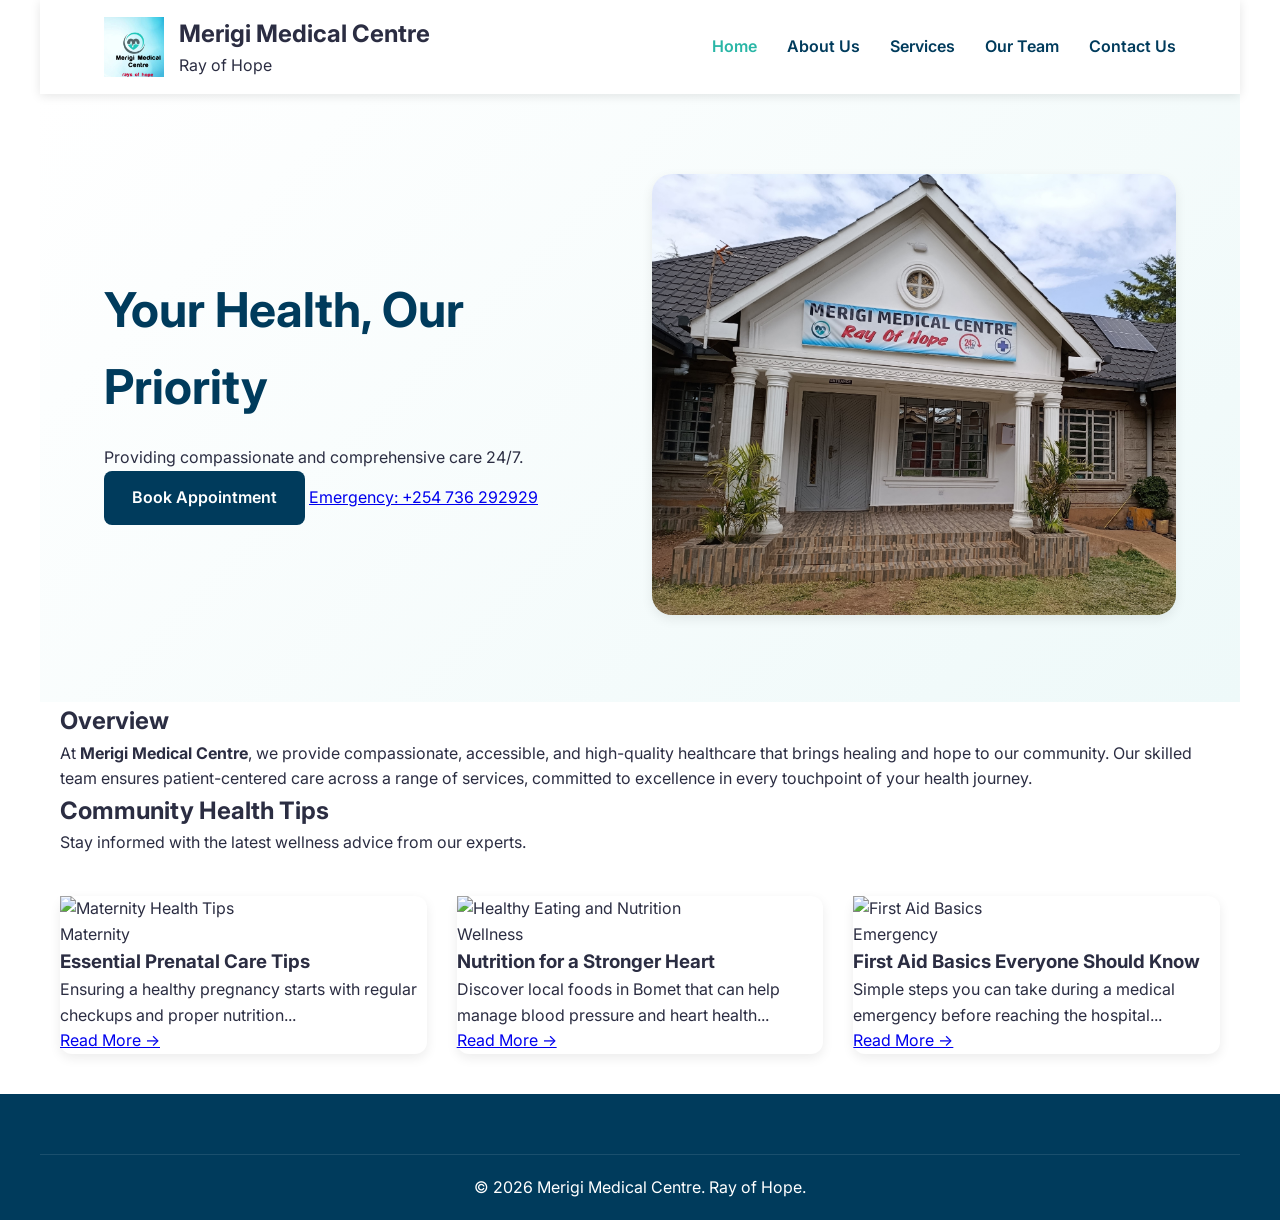
==== commit 21ed73b2: "Updated contact.html Added formspree for collecting client information" ====
--- a/index.html
+++ b/index.html
@@ -3,7 +3,7 @@
 <head>
     <meta charset="UTF-8">
     <meta name="viewport" content="width=device-width, initial-scale=1.0">
-    <title>Merigi Medical Centre | Ray of hope</title>
+    <title>Merigi Medical Centre | Ray of Hope</title>
     <link href="https://fonts.googleapis.com/css2?family=Inter:wght@400;600;700&display=swap" rel="stylesheet">
     <link rel="stylesheet" href="src/assets/styles/main.css">
 </head>
@@ -15,7 +15,7 @@
                 <img src="public/images/logo.png" alt="Merigi Medical Centre Logo">
                 <div class="logo-text">
                     <h1>Merigi Medical Centre</h1>
-                    <span class="slogan">Ray of hope</span>
+                    <span class="slogan">Ray of Hope</span>
                 </div>
             </div>
 
@@ -65,7 +65,7 @@
                 <h2 class="section-title">Community Health Tips</h2>
                 <p class="section-subtitle">Stay informed with the latest wellness advice from our experts.</p>
             </div>
-            
+
             <div class="blog-grid">
                 <article class="blog-card">
                     <div class="blog-image">
@@ -108,7 +108,7 @@
 
     <footer class="main-footer">
         <div class="footer-bottom container">
-            <p>© <span id="current-year"></span> Merigi Medical Centre. Ray of hope.</p>
+            <p>© <span id="current-year"></span> Merigi Medical Centre. Ray of Hope.</p>
         </div>
     </footer>
 
--- a/src/assets/styles/main.css
+++ b/src/assets/styles/main.css
@@ -177,9 +177,107 @@
     align-items: start;
 }
 
-.contact-details-list { list-style: none; margin: 25px 0; }
-.contact-details-list li { margin-bottom: 15px; font-size: 1.1rem; }
-.contact-details-list a { color: var(--merigi-teal); text-decoration: none; font-weight: 600; }
+/* Updated Contact Info Styles - More Spacious & Organized */
+.contact-info {
+    max-width: 100%;
+}
+
+.contact-info h2 {
+    color: var(--merigi-blue);
+    font-size: 2rem;
+    margin-bottom: 1rem;
+}
+
+.contact-info > p {
+    color: var(--text-muted);
+    font-size: 1.1rem;
+    margin-bottom: 2rem;
+    line-height: 1.6;
+}
+
+.info-details {
+    display: flex;
+    flex-direction: column;
+    gap: 1.5rem;
+    margin-top: 1.5rem;
+}
+
+.info-item {
+    display: flex;
+    align-items: flex-start;
+    gap: 1.25rem;
+    padding: 0.5rem 0;
+    border-bottom: 1px solid rgba(0, 59, 92, 0.1);
+}
+
+.info-item:last-child {
+    border-bottom: none;
+}
+
+.info-item .icon {
+    font-size: 1.5rem;
+    min-width: 2rem;
+    color: var(--merigi-teal);
+    background: rgba(41, 182, 166, 0.1);
+    width: 40px;
+    height: 40px;
+    display: flex;
+    align-items: center;
+    justify-content: center;
+    border-radius: 50%;
+}
+
+.info-item .content {
+    flex: 1;
+    line-height: 1.6;
+}
+
+.info-item strong {
+    color: var(--merigi-blue);
+    font-weight: 600;
+    display: inline-block;
+    margin-right: 0.5rem;
+}
+
+.info-item a {
+    color: var(--merigi-teal);
+    text-decoration: none;
+    font-weight: 500;
+    transition: var(--transition);
+    word-break: break-word;
+}
+
+.info-item a:hover {
+    color: var(--merigi-blue);
+    text-decoration: underline;
+}
+
+.info-item span:not(.icon):not(.content) {
+    color: var(--text-main);
+}
+
+/* Address specific styling */
+.info-item.address .content {
+    font-style: normal;
+    line-height: 1.7;
+}
+
+/* Contact details list (if still needed) */
+.contact-details-list { 
+    list-style: none; 
+    margin: 25px 0; 
+}
+
+.contact-details-list li { 
+    margin-bottom: 15px; 
+    font-size: 1.1rem; 
+}
+
+.contact-details-list a { 
+    color: var(--merigi-teal); 
+    text-decoration: none; 
+    font-weight: 600; 
+}
 
 .map-container {
     margin-top: 30px;
@@ -189,8 +287,15 @@
     border: 1px solid #e2e8f0;
 }
 
-.contact-form-card { padding: 40px; border: 1px solid #f0f0f0; }
-.contact-form-card h3 { margin-bottom: 25px; color: var(--merigi-blue); }
+.contact-form-card { 
+    padding: 40px; 
+    border: 1px solid #f0f0f0; 
+}
+
+.contact-form-card h3 { 
+    margin-bottom: 25px; 
+    color: var(--merigi-blue); 
+}
 
 /* Maternity Highlight */
 .highlight-maternity { background: #fffafa; border: 1px solid #ffecec; }
@@ -208,7 +313,6 @@
     width: 14px; height: 14px; background: var(--merigi-teal);
     border-radius: 50%; border: 3px solid var(--white);
 }
-
 /* ==========================================================================
    6. MODAL & UI TOOLS
    ========================================================================== */
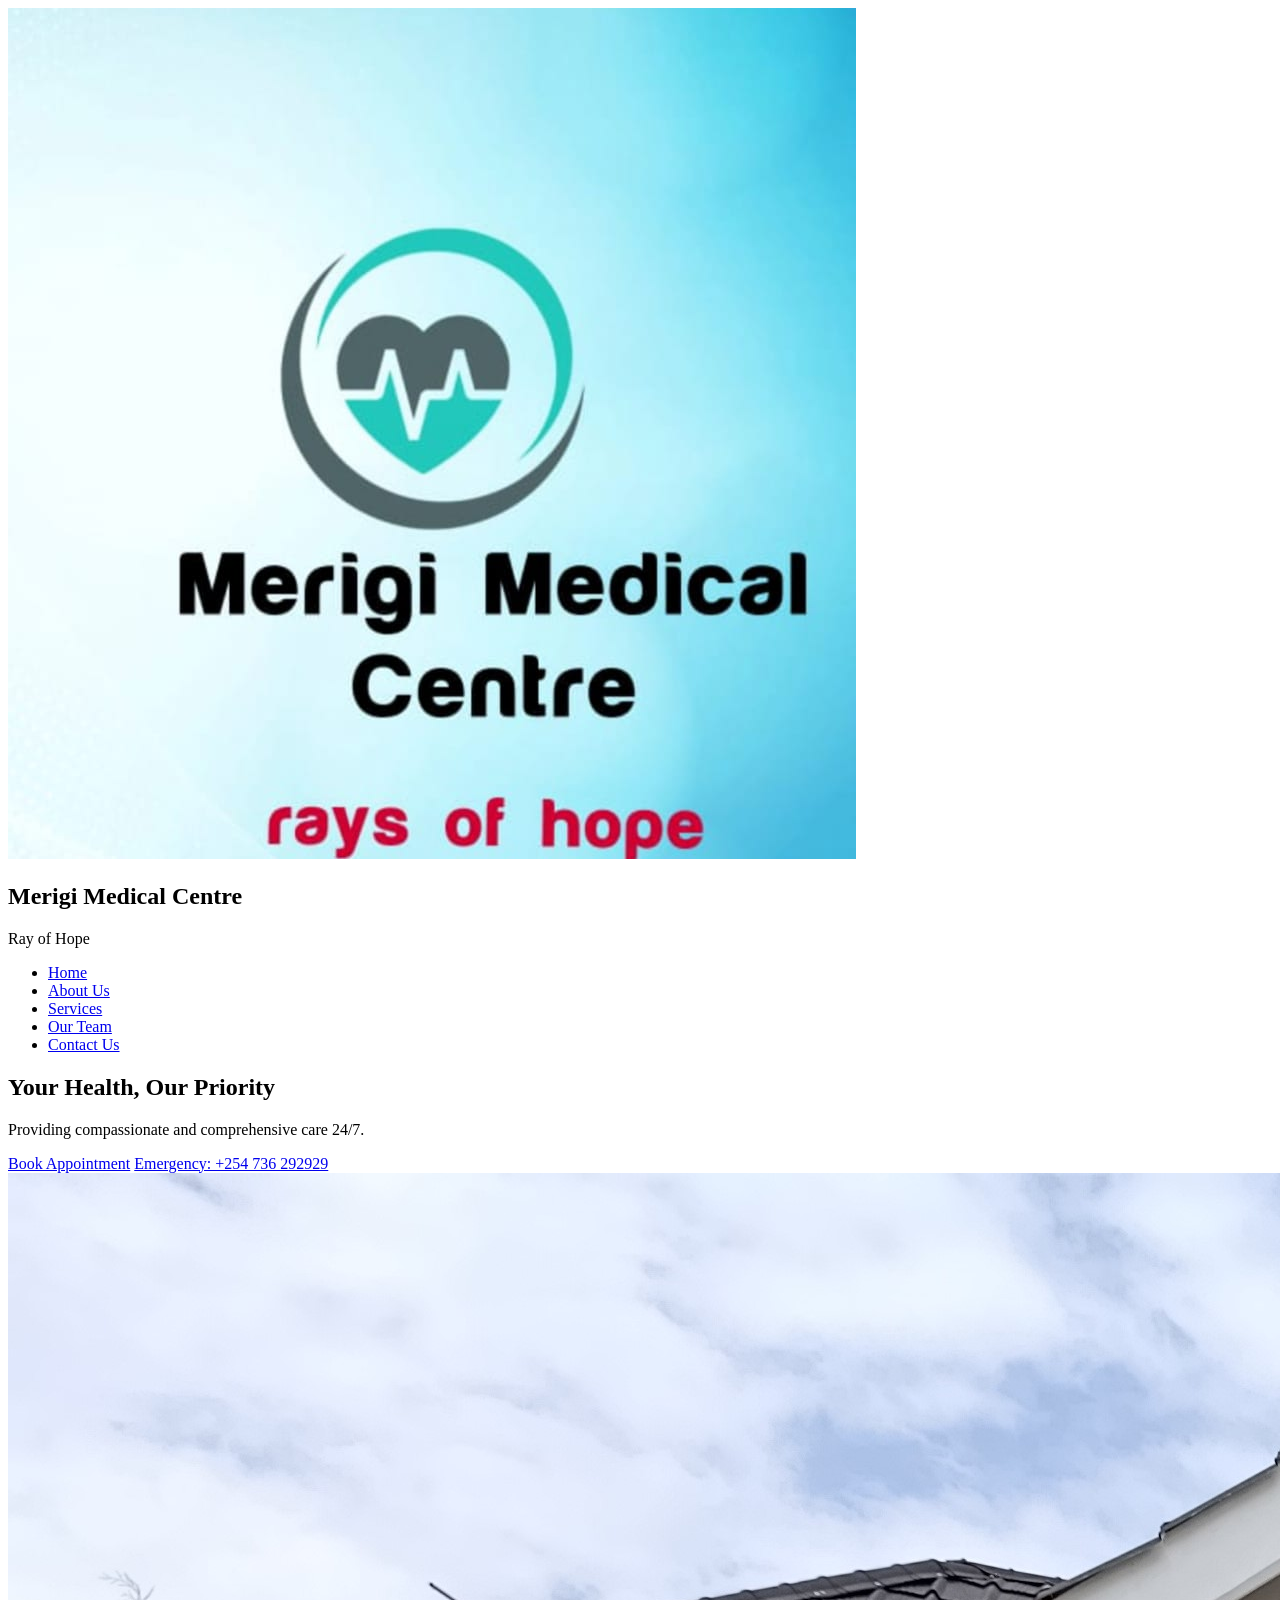
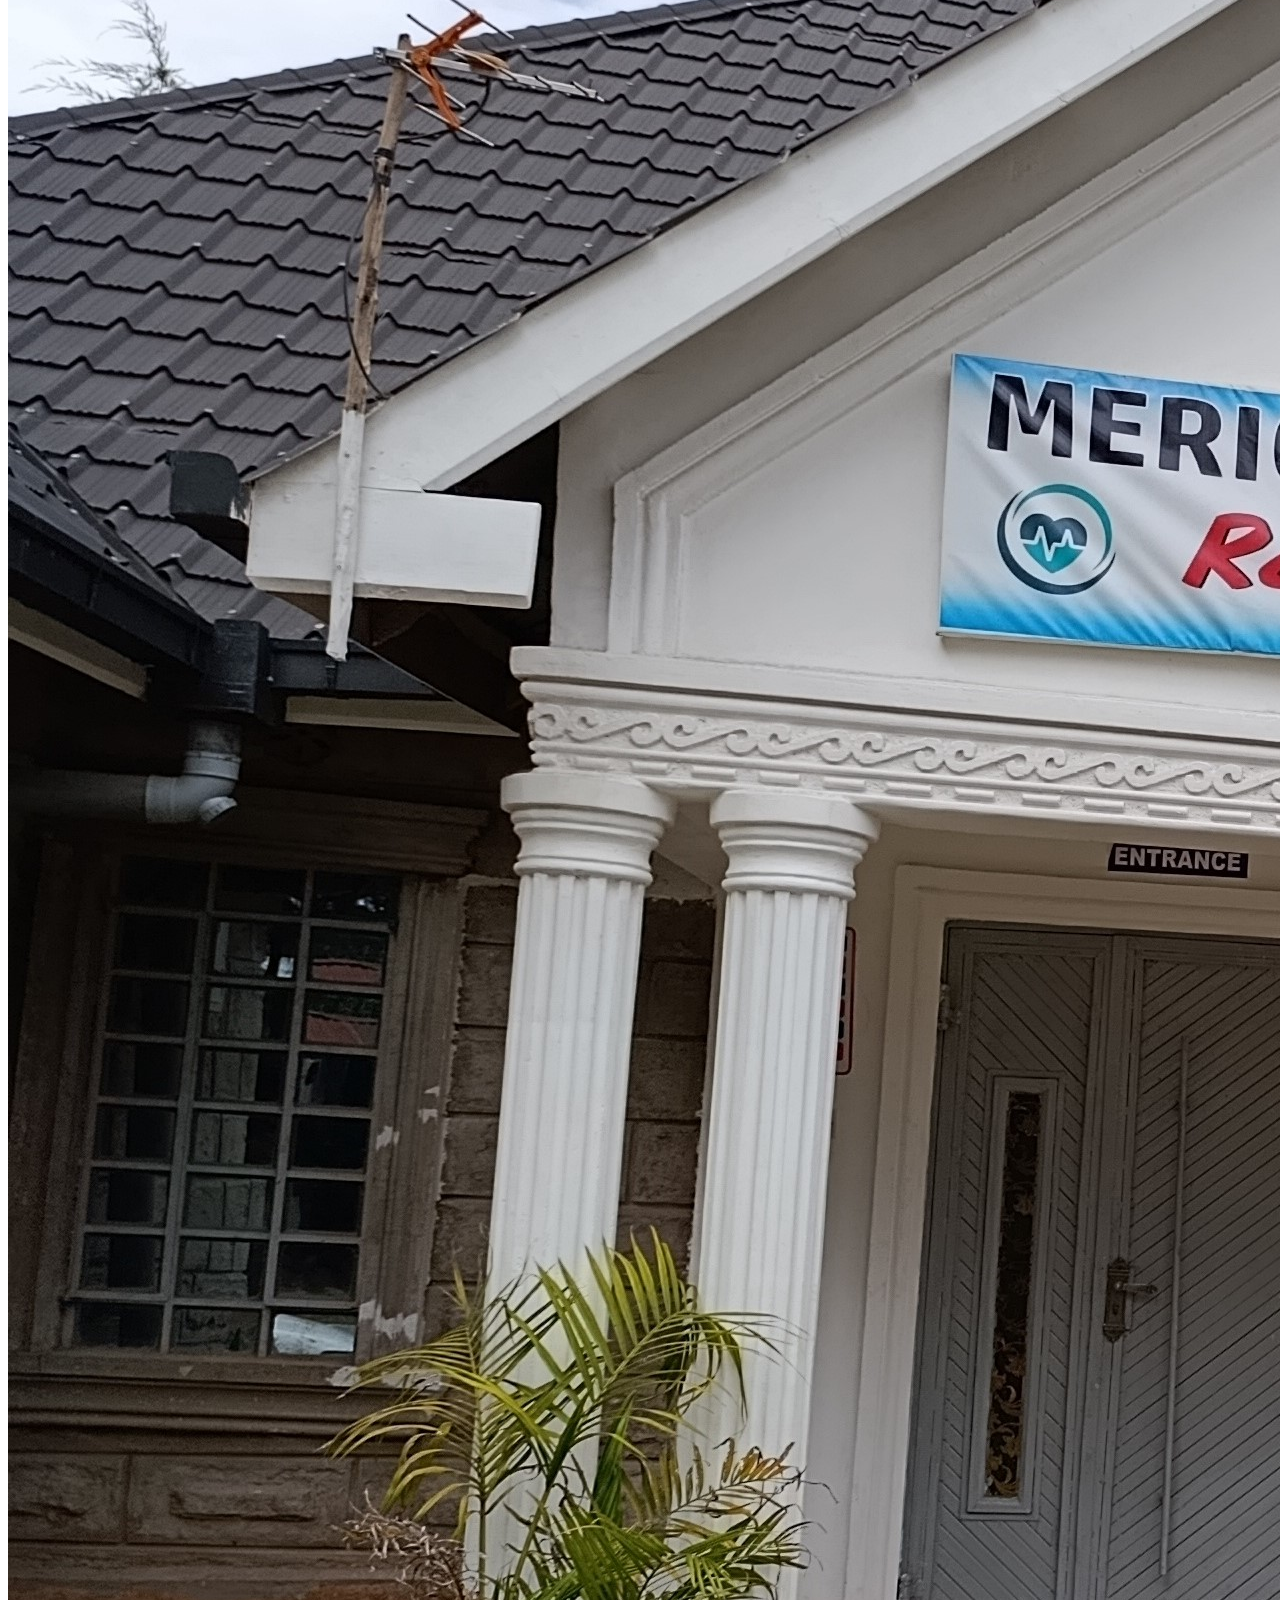
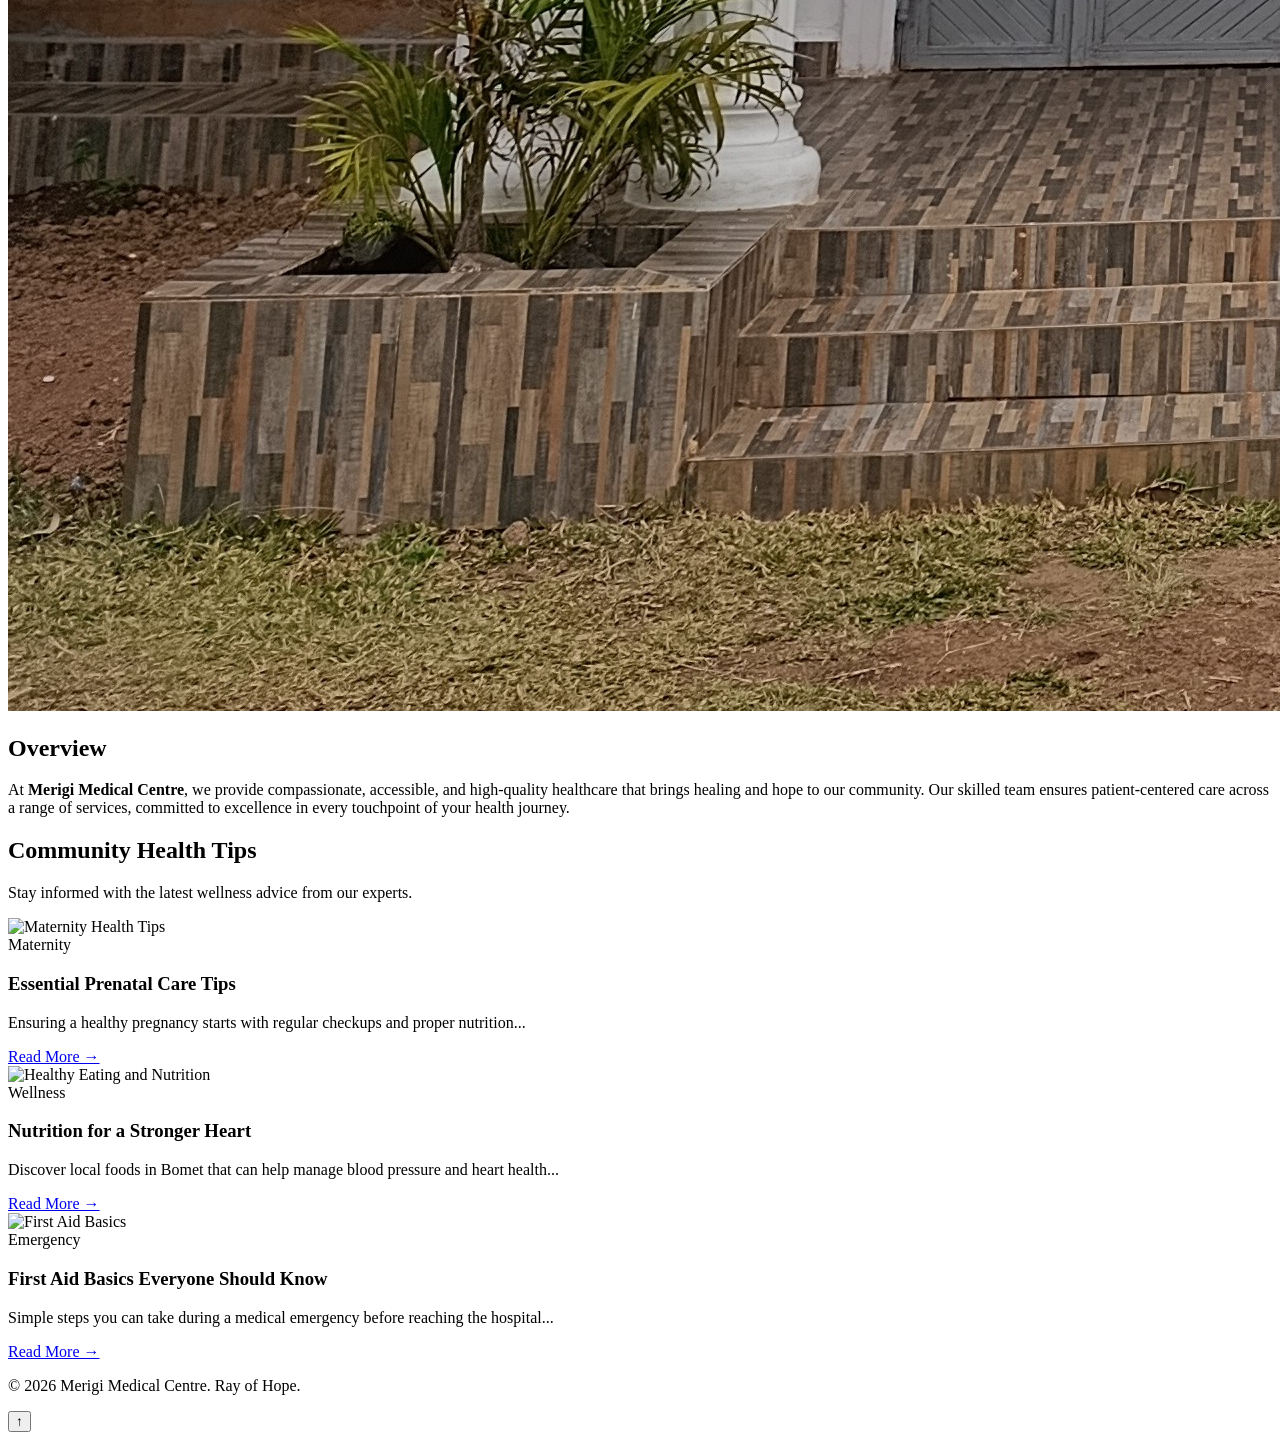
==== commit 3c877e93: "Updated metadata" ====
--- a/index.html
+++ b/index.html
@@ -3,9 +3,16 @@
 <head>
     <meta charset="UTF-8">
     <meta name="viewport" content="width=device-width, initial-scale=1.0">
+    
     <title>Merigi Medical Centre | Ray of Hope</title>
+    
+    <meta name="description" content="Welcome to Merigi Medical Centre. We provide professional, patient-centered healthcare services, laboratory testing, immunizations, and medical consultations.">
+    
+    <meta name="keywords" content="Merigi Medical Centre, medical clinic, healthcare, doctor consultation, laboratory, pharmacy">
+    
     <link href="https://fonts.googleapis.com/css2?family=Inter:wght@400;600;700&display=swap" rel="stylesheet">
-    <link rel="stylesheet" href="src/assets/styles/main.css">
+    
+    <link rel="stylesheet" href="../assets/styles/main.css">
 </head>
 <body>
 
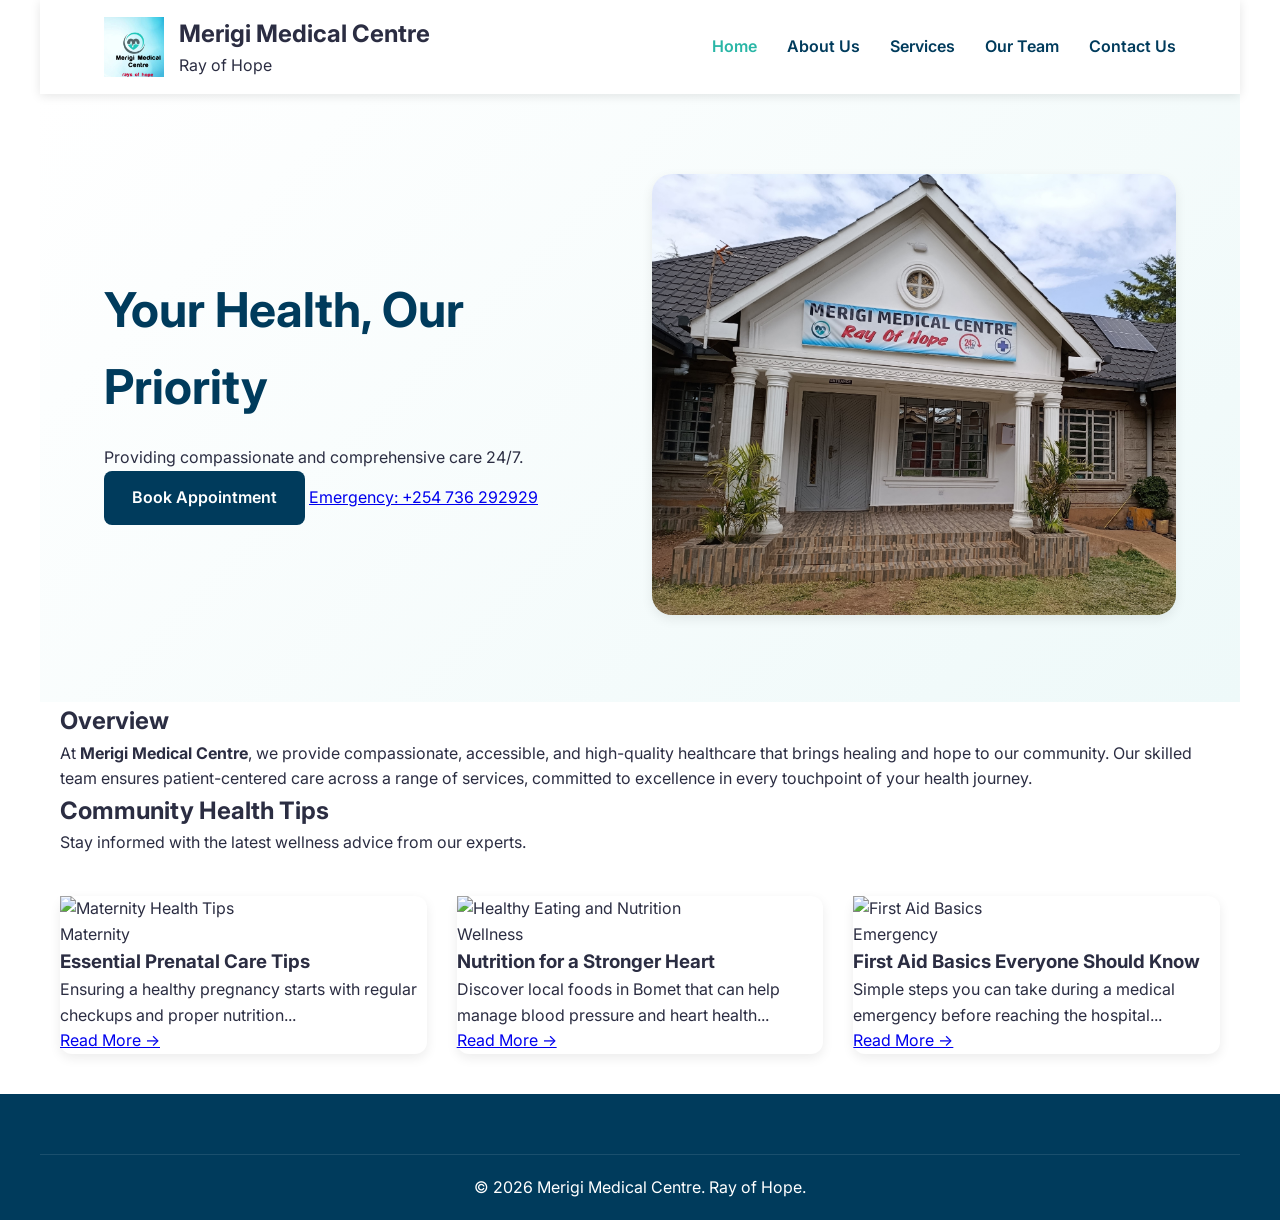
==== commit c941a2ab: "Reverted changes" ====
--- a/index.html
+++ b/index.html
@@ -3,16 +3,12 @@
 <head>
     <meta charset="UTF-8">
     <meta name="viewport" content="width=device-width, initial-scale=1.0">
-    
     <title>Merigi Medical Centre | Ray of Hope</title>
-    
-    <meta name="description" content="Welcome to Merigi Medical Centre. We provide professional, patient-centered healthcare services, laboratory testing, immunizations, and medical consultations.">
-    
+    <link href="https://fonts.googleapis.com/css2?family=Inter:wght@400;600;700&display=swap" rel="stylesheet">
+    <link rel="stylesheet" href="src/assets/styles/main.css">
+	<meta name="description" content="Welcome to Merigi Medical Centre. We provide professional, patient-centered healthcare services, laboratory testing, immunizations, and medical consultations.">
     <meta name="keywords" content="Merigi Medical Centre, medical clinic, healthcare, doctor consultation, laboratory, pharmacy">
-    
-    <link href="https://fonts.googleapis.com/css2?family=Inter:wght@400;600;700&display=swap" rel="stylesheet">
-    
-    <link rel="stylesheet" href="../assets/styles/main.css">
+	<meta name="google-site-verification" content="4K3QOkuwznBTs4cNGwjozFLVgKWSH5XZTBjdkqQm0rc" />
 </head>
 <body>
 
--- a/src/assets/styles/main.css
+++ b/src/assets/styles/main.css
@@ -0,0 +1,434 @@
+/* ==========================================================================
+   1. VARIABLES & RESET
+   ========================================================================== */
+:root {
+    --merigi-teal: #29b6a6;
+    --merigi-blue: #003b5c;
+    --merigi-red: #ce1126;
+    --light-bg: #f4f7f9;
+    --white: #ffffff;
+    --text-main: #2b2d42;
+    --text-muted: #6c757d;
+    --shadow: 0 4px 12px rgba(0, 0, 0, 0.08);
+    --transition: all 0.3s ease;
+}
+
+* { margin: 0; padding: 0; box-sizing: border-box; }
+
+body {
+    font-family: 'Inter', sans-serif;
+    background-color: var(--white);
+    color: var(--text-main);
+    line-height: 1.6;
+    overflow-x: hidden;
+}
+
+.container {
+    max-width: 1200px;
+    margin: 0 auto;
+    padding: 0 20px;
+}
+
+/* ==========================================================================
+   2. NAVIGATION & HEADER
+   ========================================================================== */
+.navbar {
+    display: flex;
+    justify-content: space-between;
+    align-items: center;
+    padding: 15px 5%;
+    background: var(--white);
+    box-shadow: 0 2px 10px rgba(0,0,0,0.1);
+    position: sticky;
+    top: 0;
+    z-index: 1000;
+}
+
+.logo { display: flex; align-items: center; gap: 15px; }
+.logo img { height: 60px; width: auto; }
+
+.nav-links {
+    display: flex;
+    list-style: none;
+    gap: 30px;
+}
+
+.nav-links a {
+    text-decoration: none;
+    color: var(--merigi-blue);
+    font-weight: 600;
+    transition: var(--transition);
+}
+
+.nav-links a:hover, .nav-links a.active { color: var(--merigi-teal); }
+
+.hamburger {
+    display: none;
+    cursor: pointer;
+    flex-direction: column;
+    gap: 5px;
+}
+
+.hamburger span {
+    width: 25px;
+    height: 3px;
+    background: var(--merigi-blue);
+    transition: var(--transition);
+}
+
+/* ==========================================================================
+   3. HERO & PAGE HEADERS
+   ========================================================================== */
+.hero {
+    display: flex;
+    align-items: center;
+    justify-content: space-between;
+    padding: 80px 5%;
+    background: linear-gradient(135deg, #ffffff 0%, #eef9f9 100%);
+    gap: 40px;
+}
+
+.hero-content h1 {
+    font-size: 3rem;
+    color: var(--merigi-blue);
+    margin-bottom: 20px;
+}
+
+.hero-image img {
+    width: 100%;
+    max-width: 550px;
+    border-radius: 20px;
+    box-shadow: var(--shadow);
+}
+
+.page-header {
+    background: linear-gradient(rgba(0, 59, 92, 0.85), rgba(0, 59, 92, 0.85)), 
+                url('../../public/images/building-exterior.jpg') center/cover;
+    color: var(--white);
+    padding: 80px 0;
+    text-align: center;
+}
+
+/* ==========================================================================
+   4. SHARED COMPONENTS (Cards, Buttons, Forms)
+   ========================================================================== */
+.card, .feature-card, .team-card, .service-card-full, .blog-card, .contact-form-card {
+    background: var(--white);
+    border-radius: 12px;
+    box-shadow: var(--shadow);
+    transition: var(--transition);
+}
+
+.card:hover, .feature-card:hover, .team-card:hover {
+    transform: translateY(-8px);
+    box-shadow: 0 10px 20px rgba(0,0,0,0.12);
+}
+
+.btn-primary, .btn-submit {
+    background-color: var(--merigi-blue);
+    color: var(--white);
+    padding: 14px 28px;
+    border-radius: 8px;
+    text-decoration: none;
+    font-weight: 600;
+    border: none;
+    cursor: pointer;
+    transition: var(--transition);
+    display: inline-block;
+}
+
+.btn-primary:hover, .btn-submit:hover { 
+    background-color: var(--merigi-teal);
+    transform: translateY(-2px);
+}
+
+/* Form Styling */
+.form-group { margin-bottom: 20px; text-align: left; }
+.form-group label { display: block; margin-bottom: 8px; font-weight: 600; color: var(--merigi-blue); }
+.form-group input, .form-group textarea {
+    width: 100%;
+    padding: 12px;
+    border: 1px solid #e2e8f0;
+    border-radius: 8px;
+    font-family: inherit;
+}
+.form-group input:focus, .form-group textarea:focus {
+    outline: none;
+    border-color: var(--merigi-teal);
+    box-shadow: 0 0 0 3px rgba(41, 182, 166, 0.1);
+}
+
+/* ==========================================================================
+   5. SECTIONS (Services, Team, Contact)
+   ========================================================================== */
+.services-grid-detailed, .team-grid, .blog-grid {
+    display: grid;
+    grid-template-columns: repeat(auto-fit, minmax(300px, 1fr));
+    gap: 30px;
+    padding: 40px 0;
+}
+
+/* Contact Specific Layout */
+.contact-grid {
+    display: grid;
+    grid-template-columns: 1fr 1fr;
+    gap: 60px;
+    padding: 60px 0;
+    align-items: start;
+}
+
+/* Updated Contact Info Styles - More Spacious & Organized */
+.contact-info {
+    max-width: 100%;
+}
+
+.contact-info h2 {
+    color: var(--merigi-blue);
+    font-size: 2rem;
+    margin-bottom: 1rem;
+}
+
+.contact-info > p {
+    color: var(--text-muted);
+    font-size: 1.1rem;
+    margin-bottom: 2rem;
+    line-height: 1.6;
+}
+
+.info-details {
+    display: flex;
+    flex-direction: column;
+    gap: 1.5rem;
+    margin-top: 1.5rem;
+}
+
+.info-item {
+    display: flex;
+    align-items: flex-start;
+    gap: 1.25rem;
+    padding: 0.5rem 0;
+    border-bottom: 1px solid rgba(0, 59, 92, 0.1);
+}
+
+.info-item:last-child {
+    border-bottom: none;
+}
+
+.info-item .icon {
+    font-size: 1.5rem;
+    min-width: 2rem;
+    color: var(--merigi-teal);
+    background: rgba(41, 182, 166, 0.1);
+    width: 40px;
+    height: 40px;
+    display: flex;
+    align-items: center;
+    justify-content: center;
+    border-radius: 50%;
+}
+
+.info-item .content {
+    flex: 1;
+    line-height: 1.6;
+}
+
+.info-item strong {
+    color: var(--merigi-blue);
+    font-weight: 600;
+    display: inline-block;
+    margin-right: 0.5rem;
+}
+
+.info-item a {
+    color: var(--merigi-teal);
+    text-decoration: none;
+    font-weight: 500;
+    transition: var(--transition);
+    word-break: break-word;
+}
+
+.info-item a:hover {
+    color: var(--merigi-blue);
+    text-decoration: underline;
+}
+
+.info-item span:not(.icon):not(.content) {
+    color: var(--text-main);
+}
+
+/* Address specific styling */
+.info-item.address .content {
+    font-style: normal;
+    line-height: 1.7;
+}
+
+/* Contact details list (if still needed) */
+.contact-details-list { 
+    list-style: none; 
+    margin: 25px 0; 
+}
+
+.contact-details-list li { 
+    margin-bottom: 15px; 
+    font-size: 1.1rem; 
+}
+
+.contact-details-list a { 
+    color: var(--merigi-teal); 
+    text-decoration: none; 
+    font-weight: 600; 
+}
+
+.map-container {
+    margin-top: 30px;
+    border-radius: 15px;
+    overflow: hidden;
+    box-shadow: var(--shadow);
+    border: 1px solid #e2e8f0;
+}
+
+.contact-form-card { 
+    padding: 40px; 
+    border: 1px solid #f0f0f0; 
+}
+
+.contact-form-card h3 { 
+    margin-bottom: 25px; 
+    color: var(--merigi-blue); 
+}
+
+/* Maternity Highlight */
+.highlight-maternity { background: #fffafa; border: 1px solid #ffecec; }
+.highlight-maternity h3 { color: var(--merigi-red); }
+
+/* Timeline */
+.timeline {
+    border-left: 3px solid var(--merigi-teal);
+    padding-left: 30px;
+    margin: 40px auto;
+}
+.timeline-item { position: relative; margin-bottom: 40px; }
+.timeline-item::before {
+    content: ''; position: absolute; left: -38px; top: 5px;
+    width: 14px; height: 14px; background: var(--merigi-teal);
+    border-radius: 50%; border: 3px solid var(--white);
+}
+/* ==========================================================================
+   6. MODAL & UI TOOLS
+   ========================================================================== */
+.modal {
+    display: none;
+    position: fixed;
+    z-index: 2000;
+    left: 0; top: 0; width: 100%; height: 100%;
+    background: rgba(0, 59, 92, 0.8);
+    backdrop-filter: blur(5px);
+}
+
+.modal-content {
+    background: white;
+    margin: 10% auto;
+    padding: 40px;
+    border-radius: 20px;
+    max-width: 600px;
+    position: relative;
+    animation: slideIn 0.3s ease-out;
+}
+
+@keyframes slideIn { from { transform: translateY(-30px); opacity: 0; } }
+
+/* --- Back to Top Button --- */
+.back-to-top {
+    position: fixed;
+    bottom: 30px; 
+    right: 30px;
+    width: 50px; 
+    height: 50px;
+    background-color: var(--merigi-teal);
+    color: var(--white);
+    border: none; 
+    border-radius: 50%;
+    cursor: pointer;
+    
+    /* Layout & Layering */
+    display: flex; 
+    align-items: center; 
+    justify-content: center;
+    z-index: 9999; 
+    box-shadow: var(--shadow);
+    font-size: 24px;
+
+    /* Animation State (Hidden) */
+    opacity: 0;
+    visibility: hidden;
+    transform: translateY(20px);
+    transition: 
+        opacity 0.4s ease, 
+        transform 0.4s cubic-bezier(0.4, 0, 0.2, 1), 
+        background-color 0.3s ease,
+        visibility 0.4s;
+}
+
+/* Animation State (Visible) */
+.back-to-top.show {
+    opacity: 1;
+    visibility: visible;
+    transform: translateY(0);
+}
+
+/* Interaction State */
+.back-to-top:hover {
+    background-color: var(--merigi-blue);
+    transform: translateY(-5px);
+    box-shadow: 0 6px 15px rgba(0, 0, 0, 0.15);
+}
+
+.back-to-top:active {
+    transform: translateY(0);
+}
+/* ==========================================================================
+   7. FOOTER
+   ========================================================================== */
+.main-footer {
+    padding: 40px 0 20px;
+    background: var(--merigi-blue);
+    color: white;
+    text-align: center;
+}
+
+.footer-bottom {
+    border-top: 1px solid rgba(255, 255, 255, 0.1);
+    margin-top: 20px; padding-top: 20px;
+}
+
+/* ==========================================================================
+   8. MOBILE RESPONSIVE (768px)
+   ========================================================================== */
+@media (max-width: 768px) {
+    .hamburger { display: flex; }
+
+    .nav-links {
+        display: none;
+        flex-direction: column;
+        position: absolute;
+        top: 100%; left: 0; width: 100%;
+        background: white;
+        box-shadow: 0 5px 15px rgba(0,0,0,0.1);
+        gap: 0;
+    }
+
+    .nav-links.mobile-active { display: flex; }
+    .nav-links li { width: 100%; border-bottom: 1px solid #f0f0f0; }
+    .nav-links li a { display: block; padding: 18px 25px; width: 100%; text-align: left; }
+    .nav-links li a:active { background: #f8fafc; color: var(--merigi-teal); }
+
+    .hero { flex-direction: column; text-align: center; padding: 40px 5%; }
+    .hero h1 { font-size: 2.2rem; }
+    
+    .contact-grid, .join-content { grid-template-columns: 1fr; gap: 40px; }
+    .contact-form-card { padding: 25px; }
+
+    .hamburger.toggle span:nth-child(1) { transform: rotate(-45deg) translate(-5px, 6px); }
+    .hamburger.toggle span:nth-child(2) { opacity: 0; }
+    .hamburger.toggle span:nth-child(3) { transform: rotate(45deg) translate(-5px, -6px); }
+}
